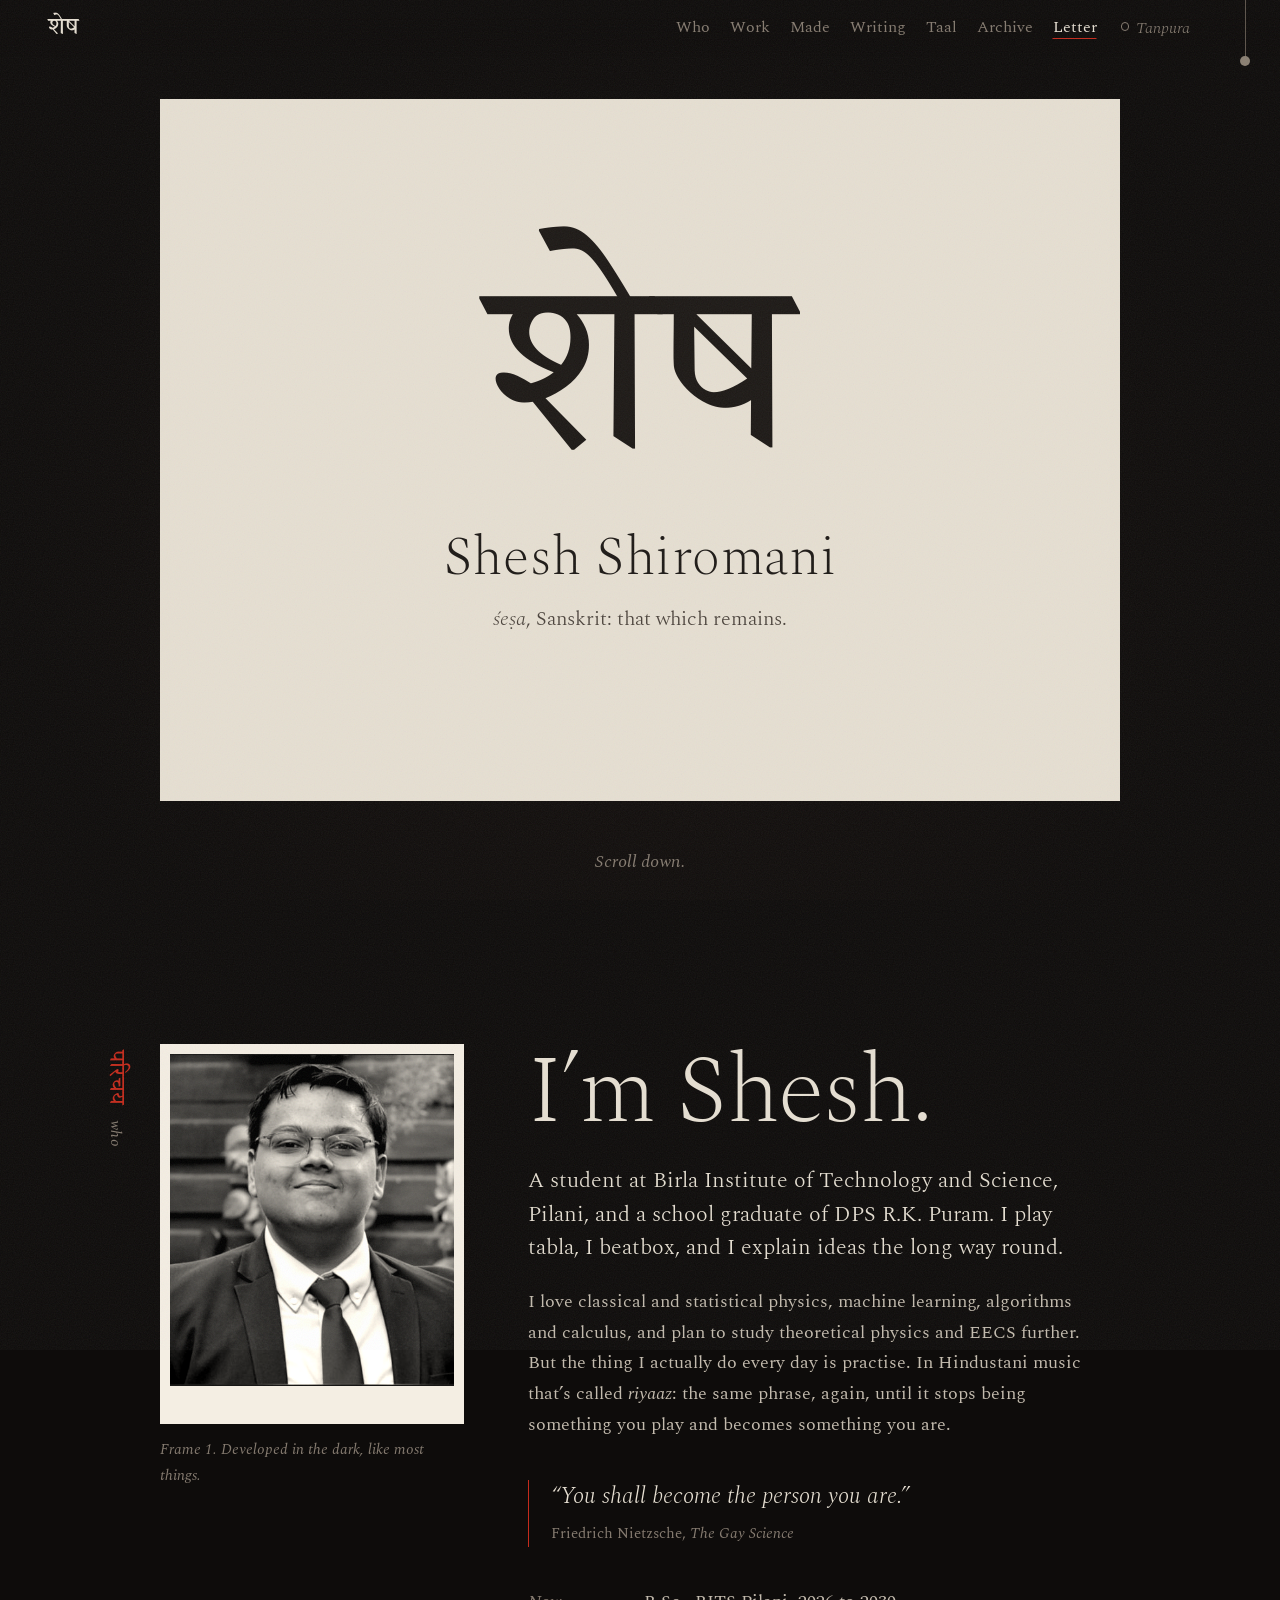
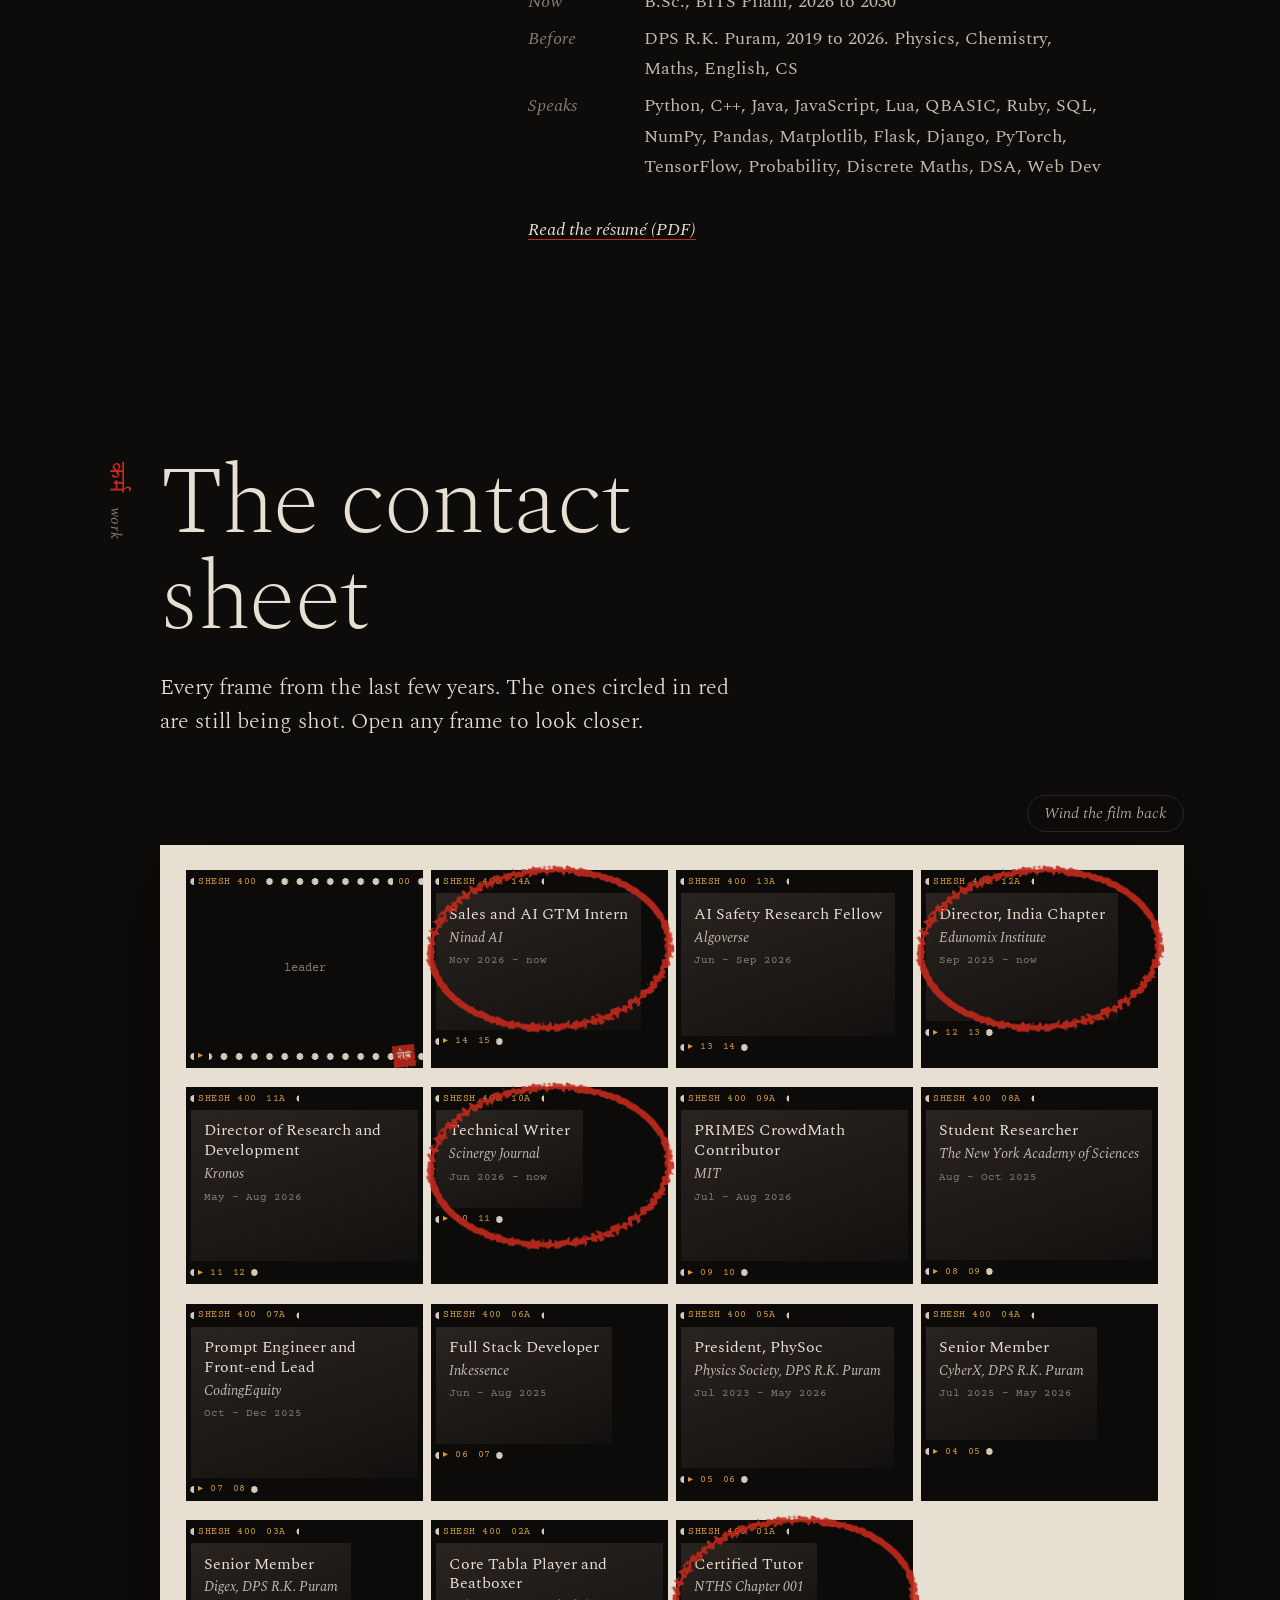
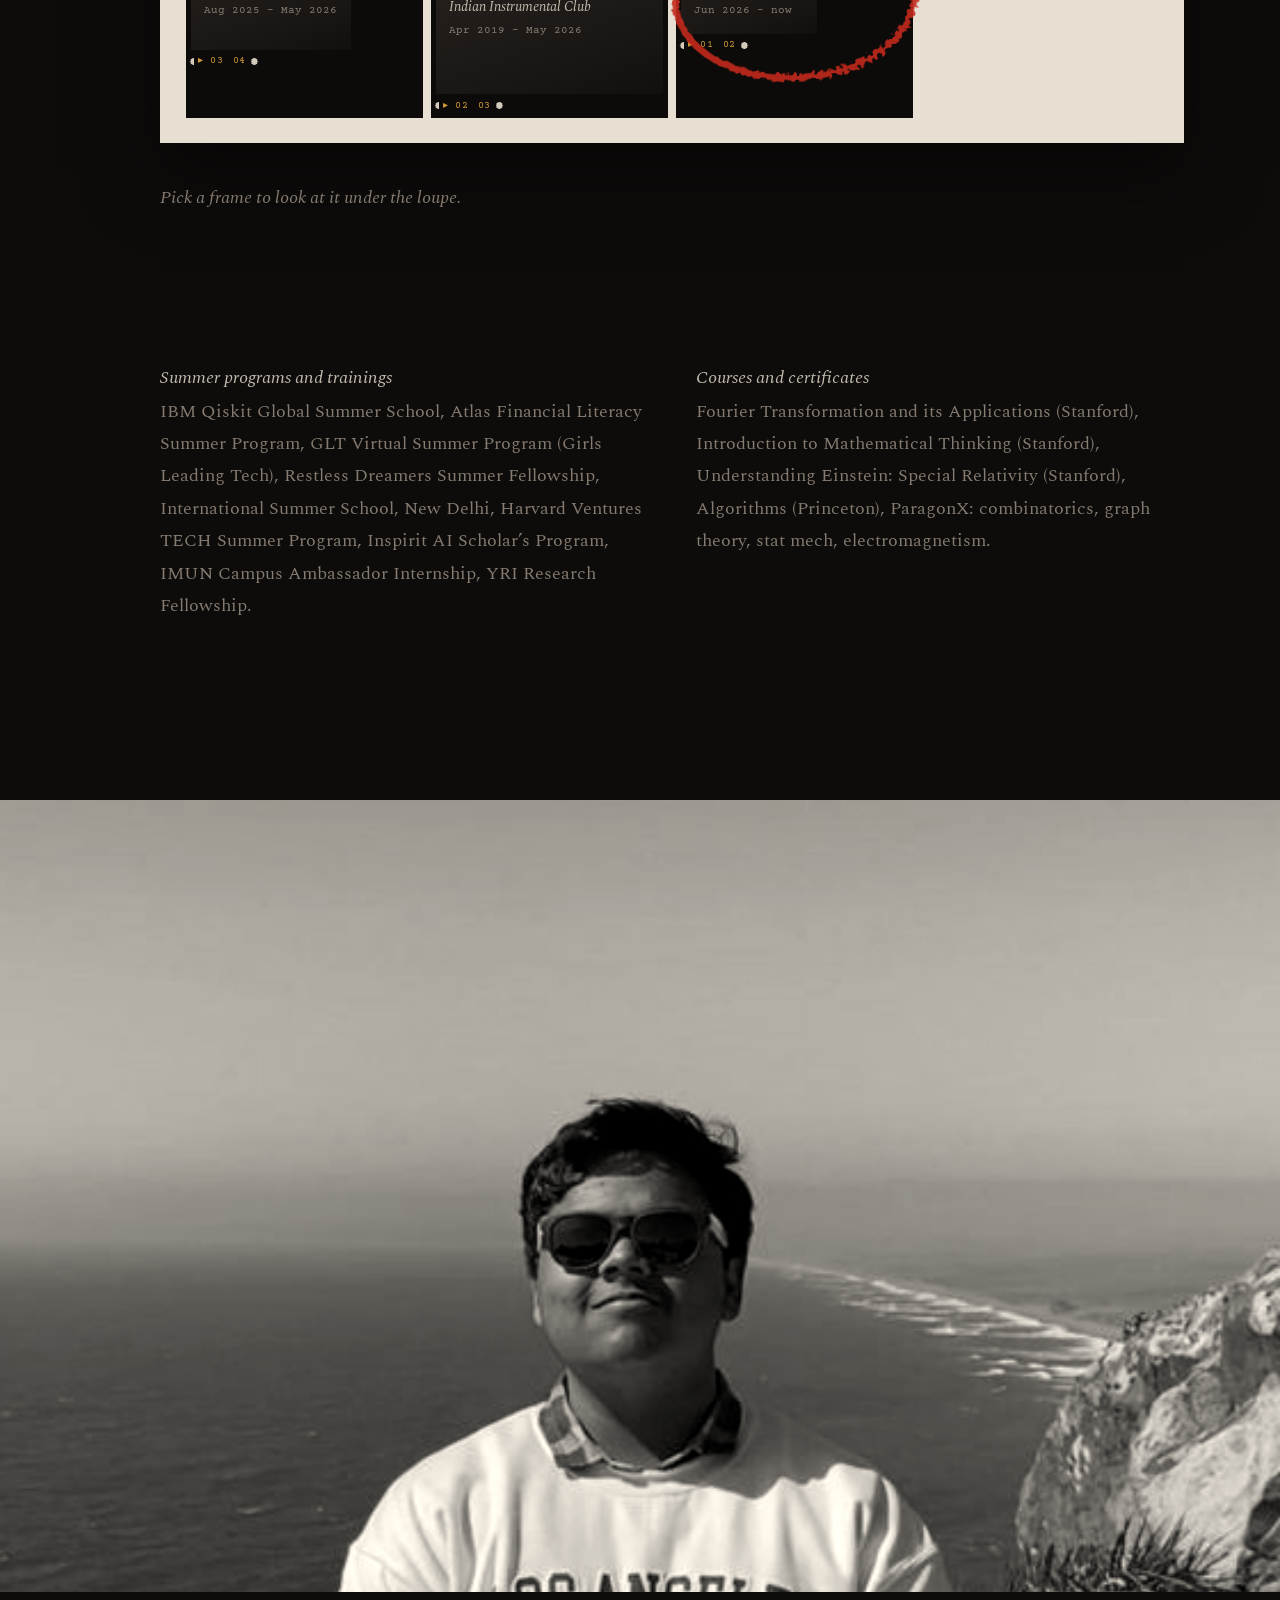
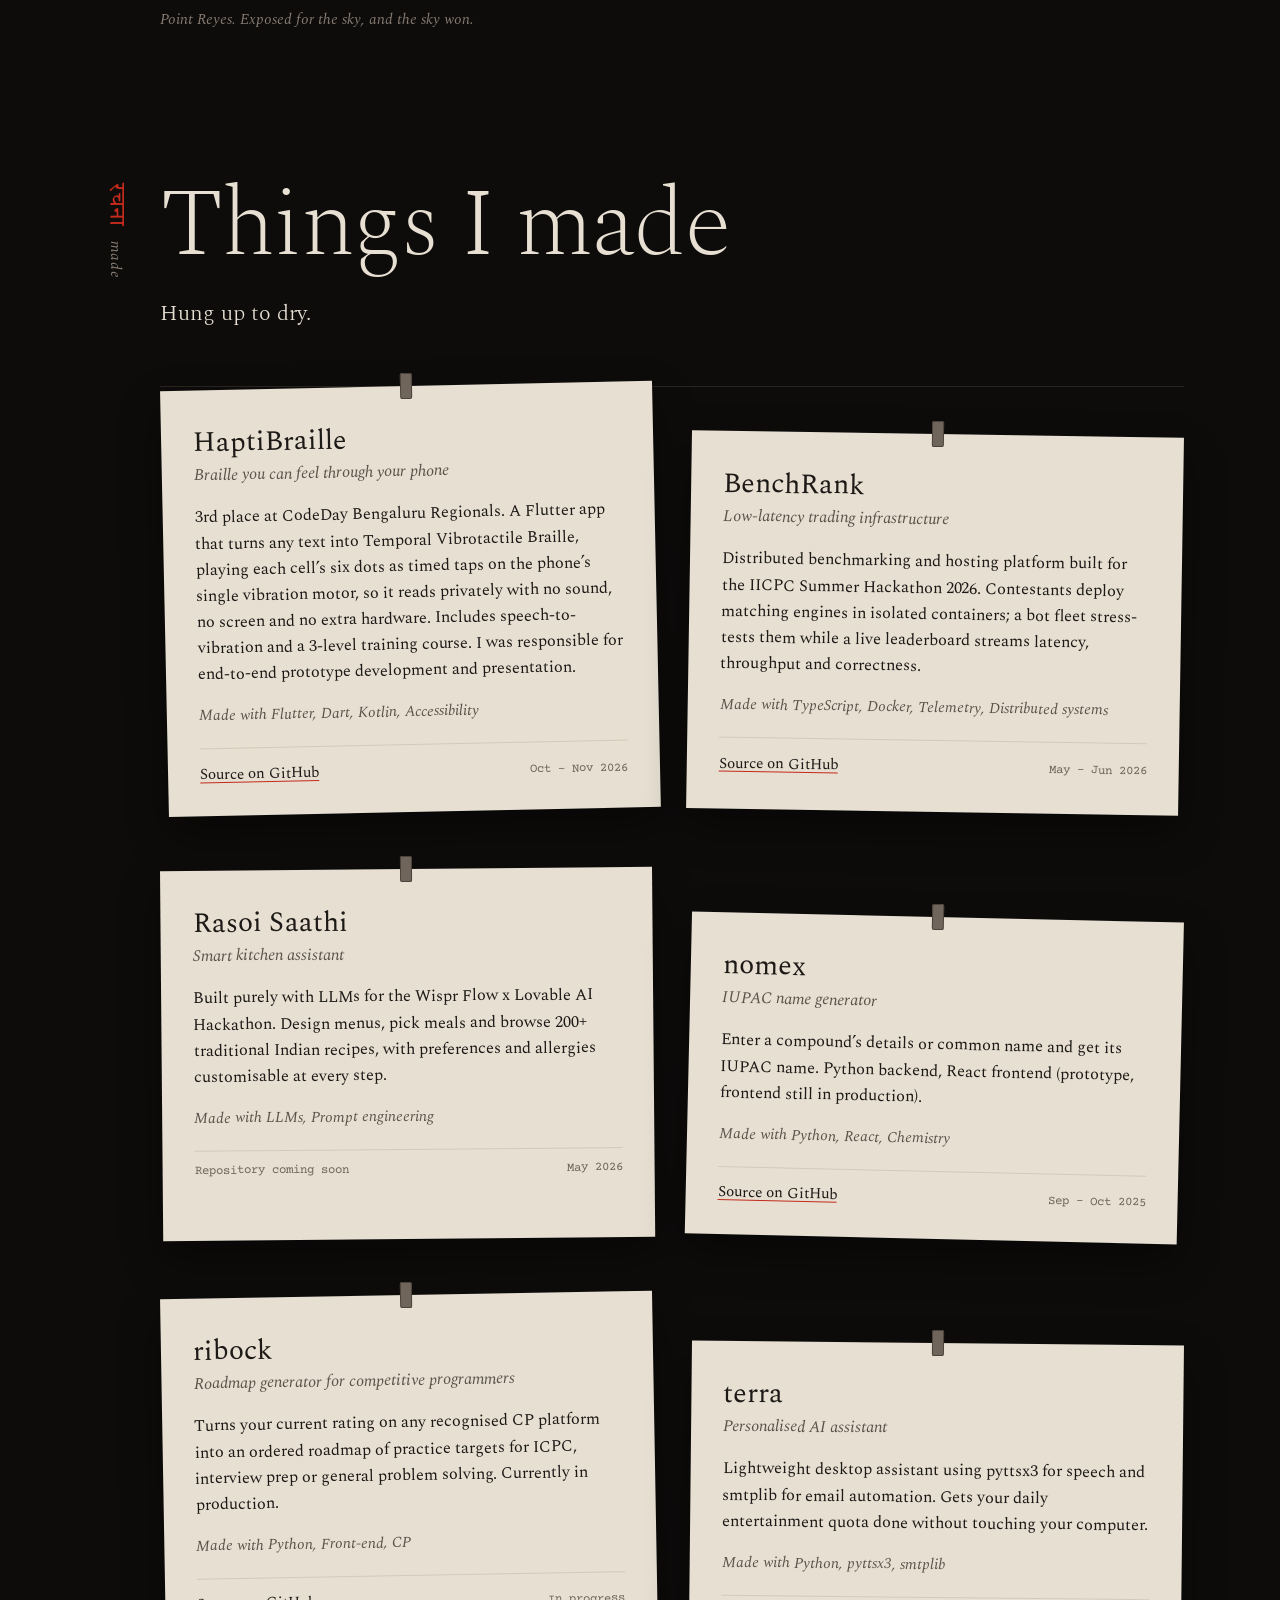
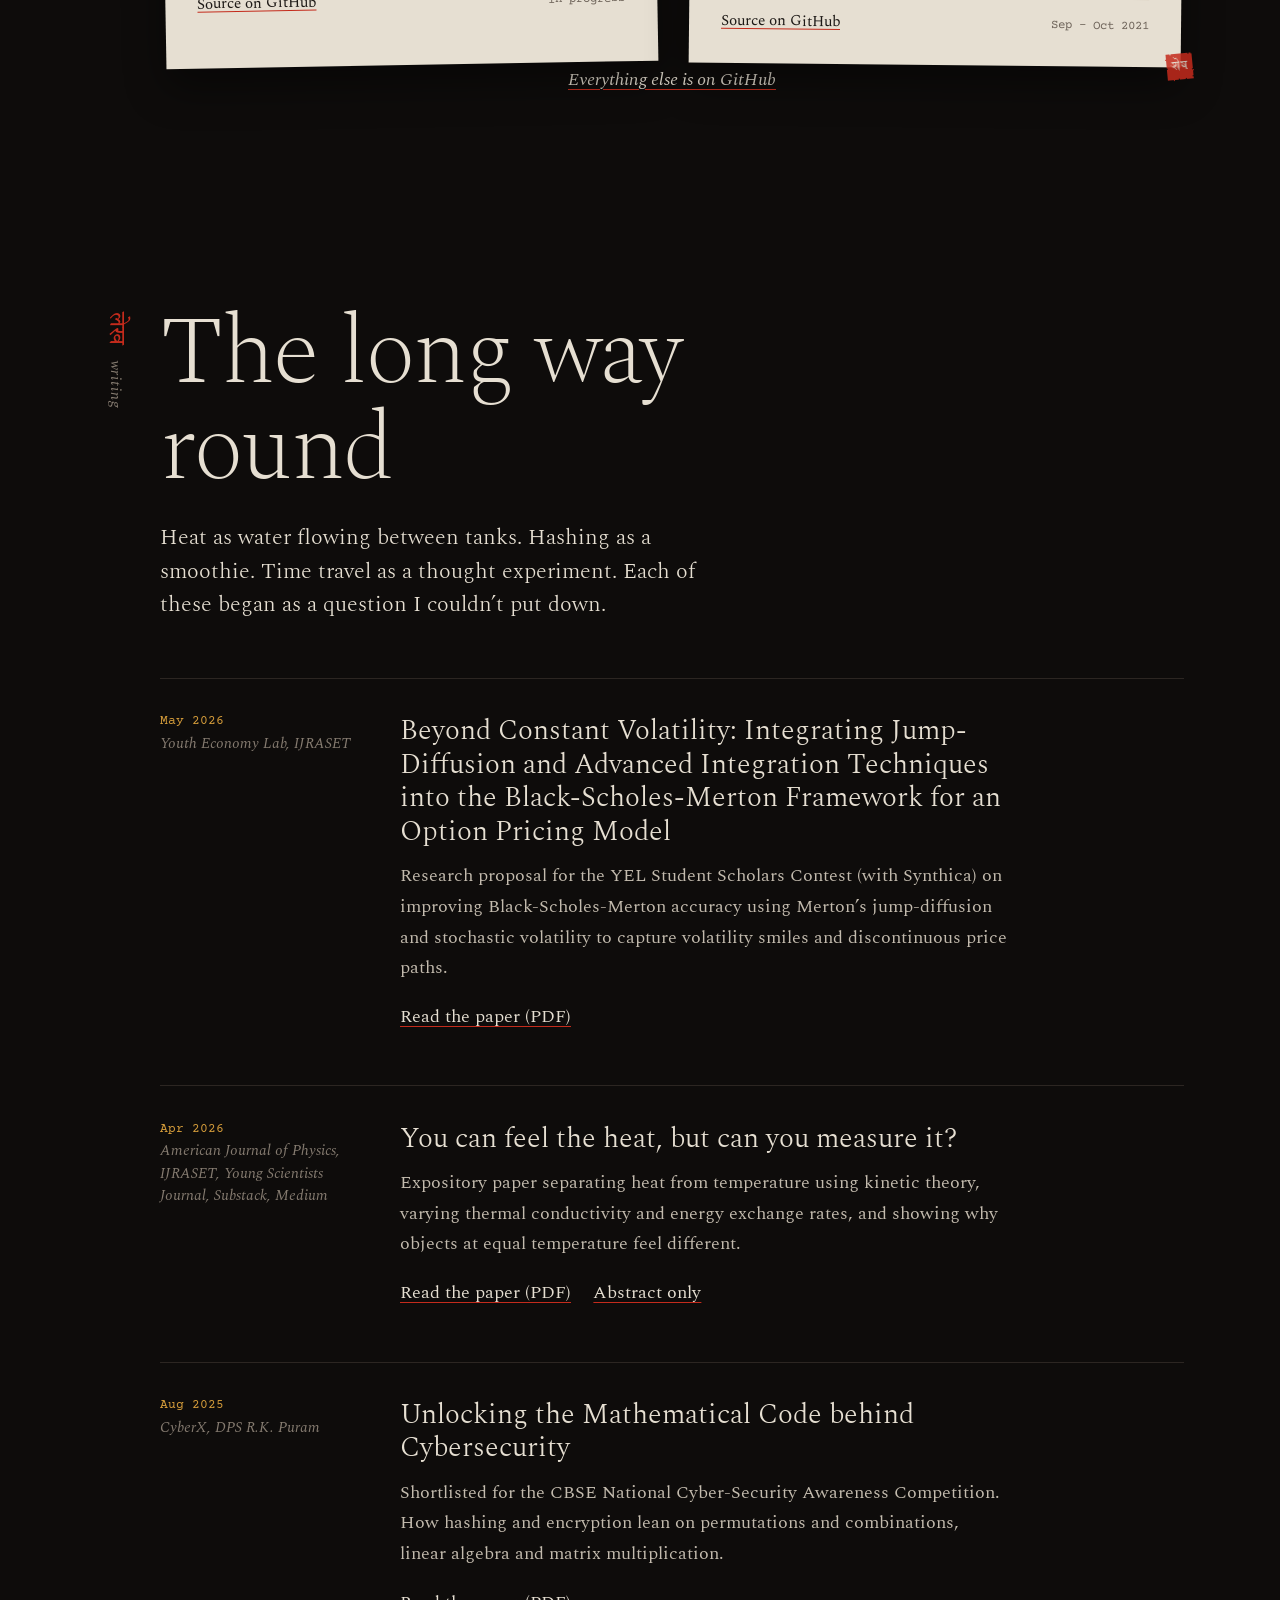
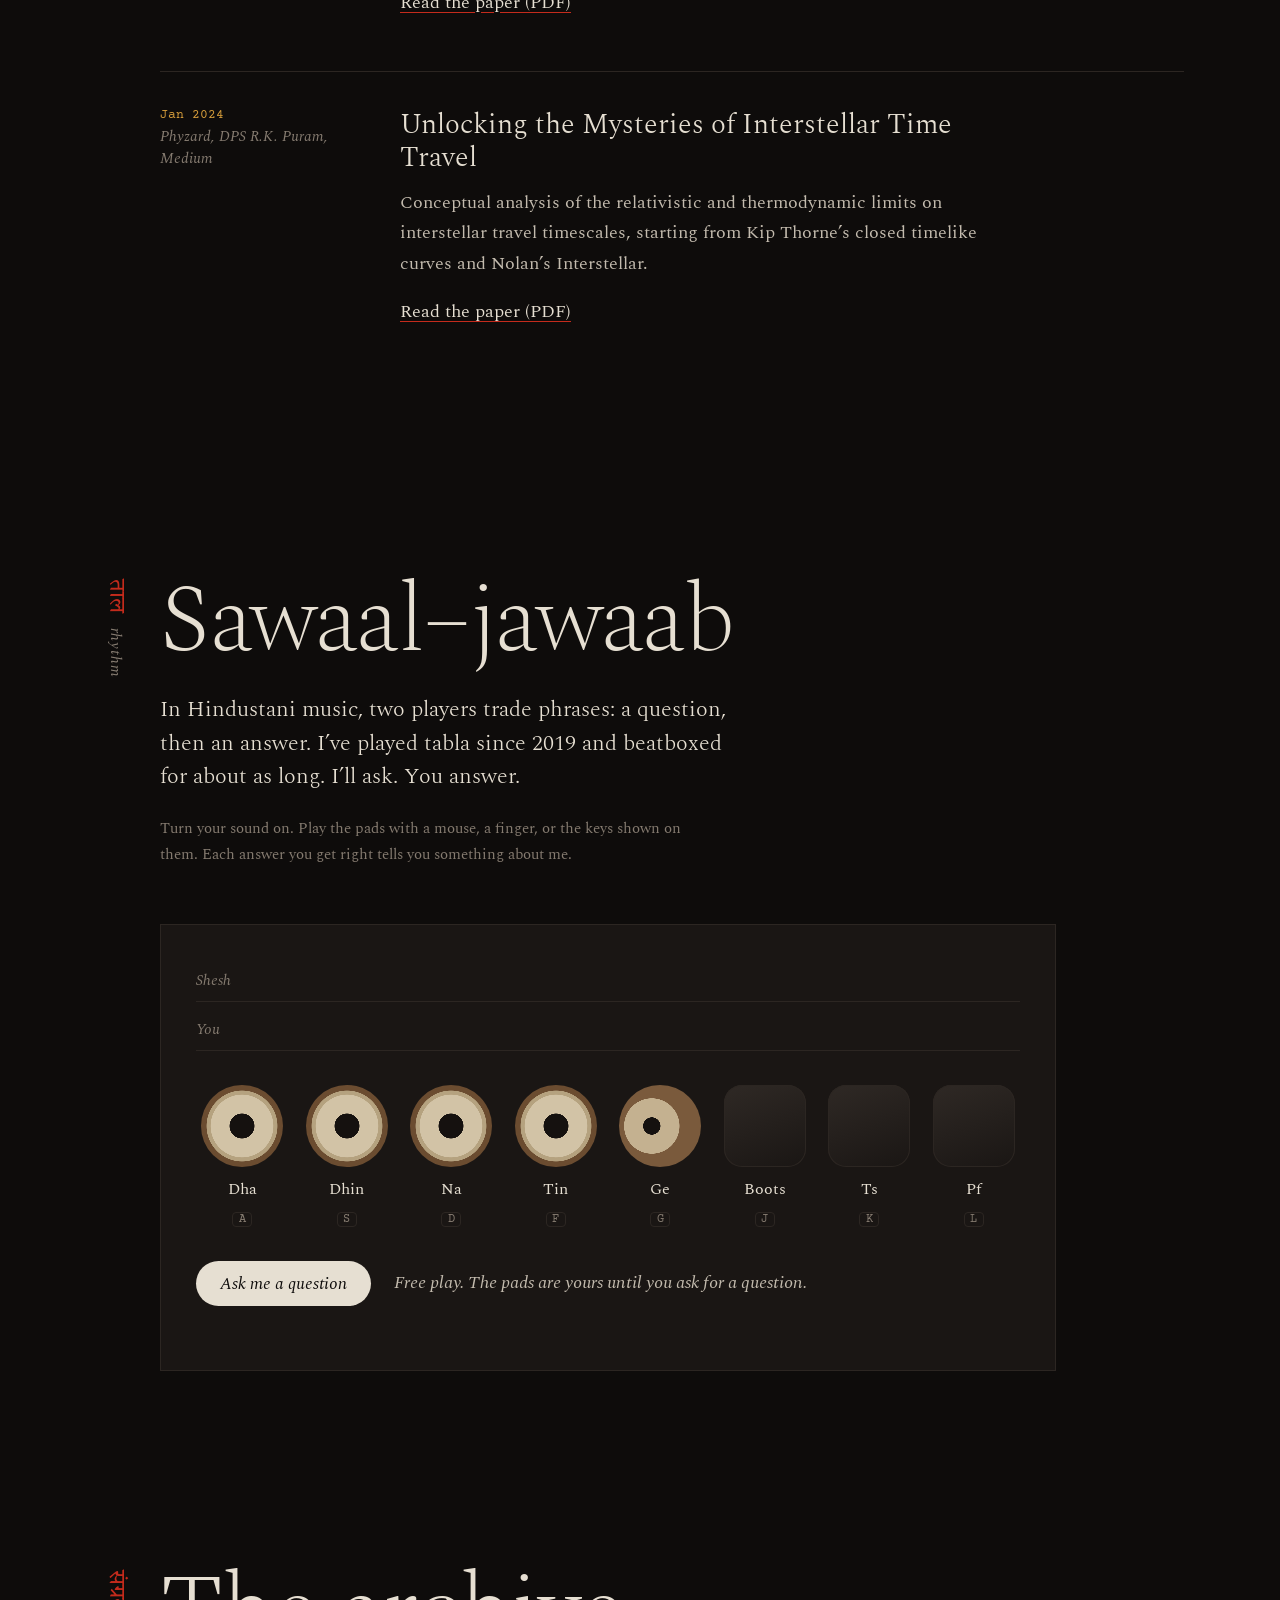
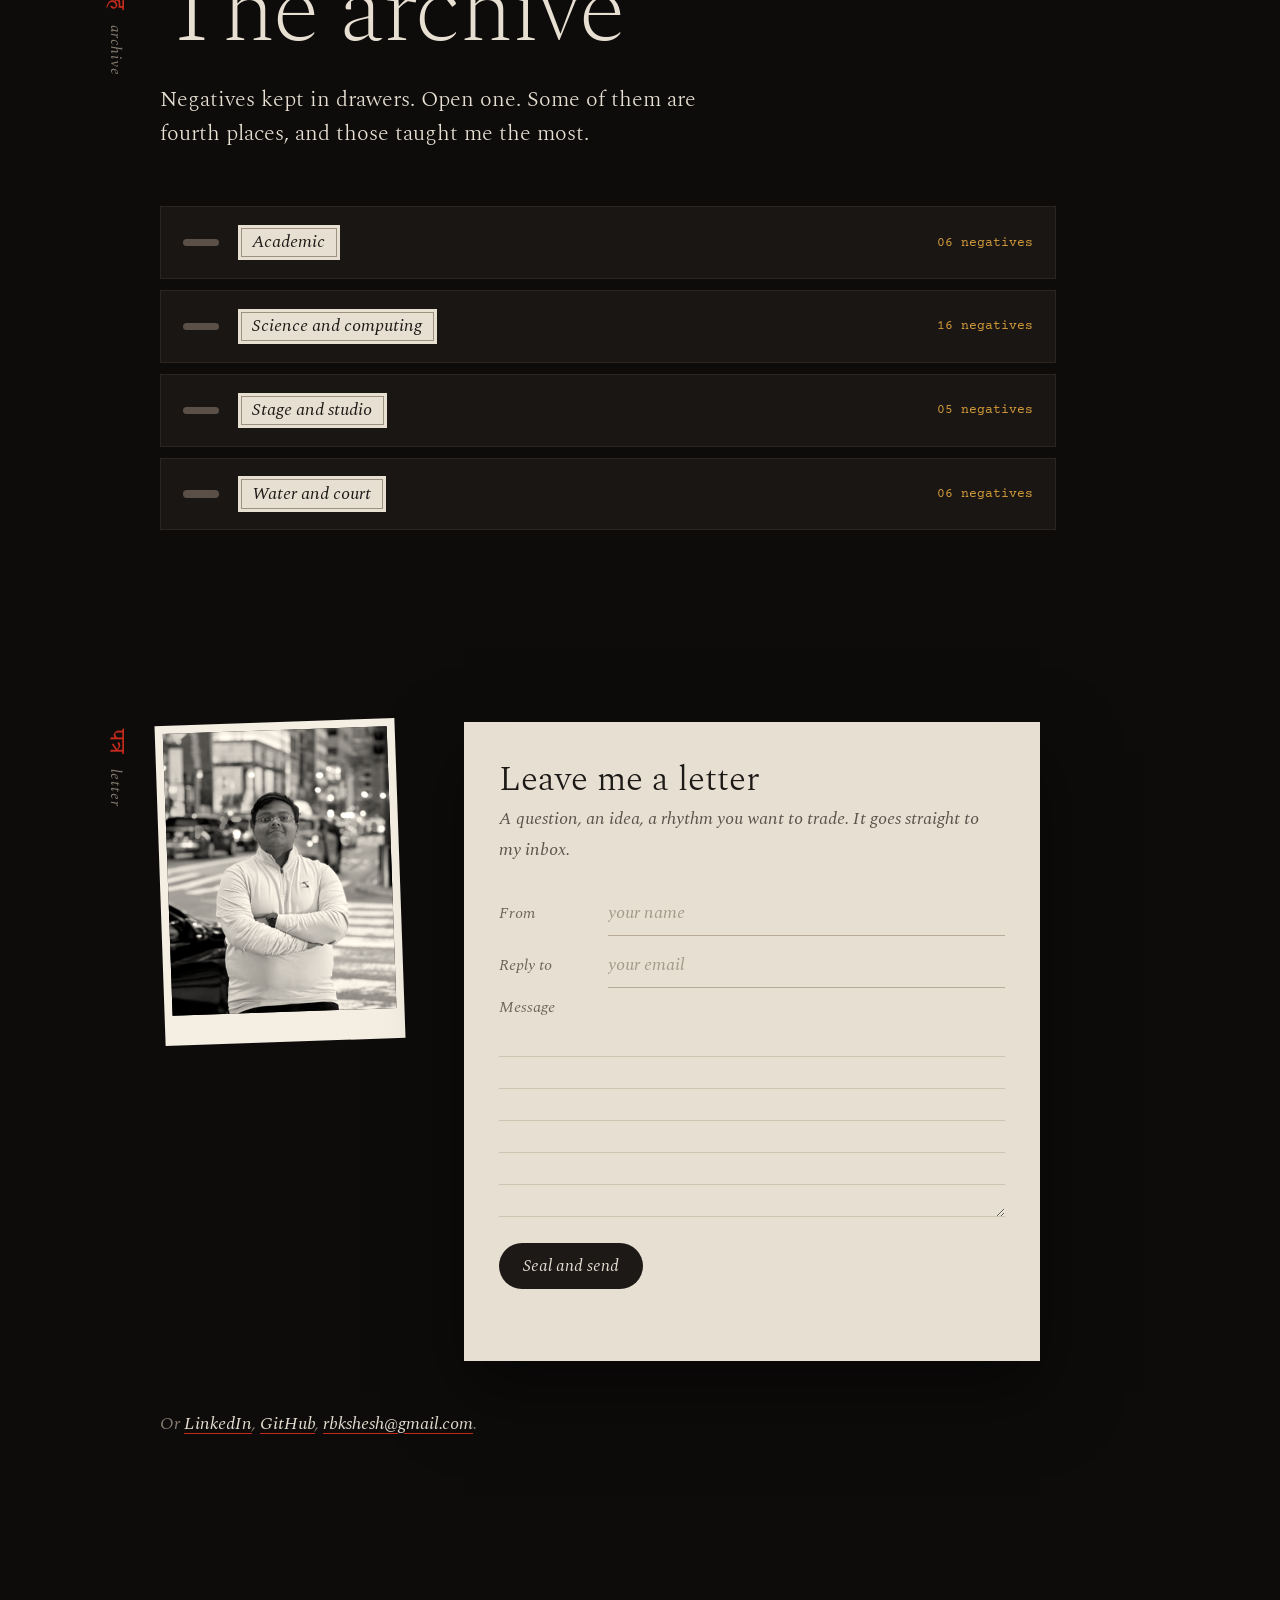
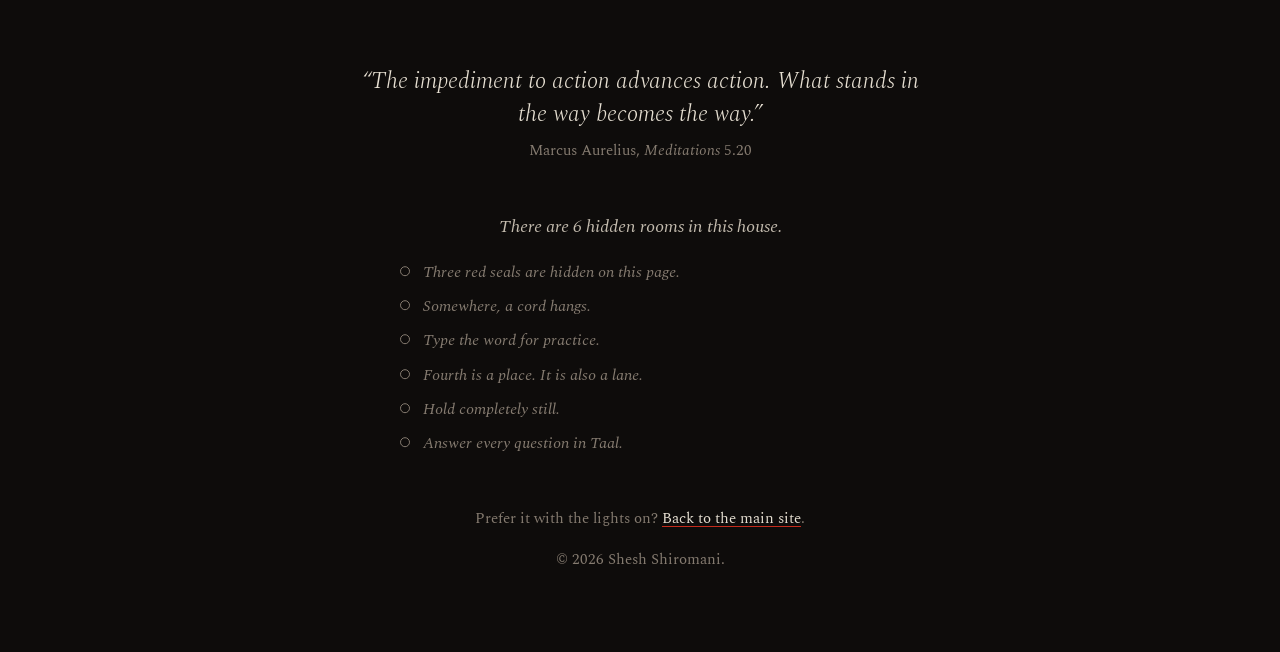
==== darkroom/index.html @ 89077d98 "Add the darkroom: an artistic alternate version of the site A second site at /darkroom/ built around" ====
<!DOCTYPE html>
<html lang="en">
<head>
<meta charset="utf-8">
<meta name="viewport" content="width=device-width, initial-scale=1, viewport-fit=cover">
<title>Shesh · शेष</title>
<meta name="description" content="Shesh Shiromani. शेष, Sanskrit for that which remains.">
<link rel="preconnect" href="https://fonts.googleapis.com">
<link rel="preconnect" href="https://fonts.gstatic.com" crossorigin>
<link href="https://fonts.googleapis.com/css2?family=Spectral:ital,wght@0,200;0,300;0,400;0,500;1,200;1,300;1,400&family=Tiro+Devanagari+Hindi:ital@0;1&family=Courier+Prime&family=Kalam:wght@400&display=swap" rel="stylesheet">
<link rel="stylesheet" href="style.css">
<link rel="icon" href="data:image/svg+xml,<svg xmlns=%22http://www.w3.org/2000/svg%22 viewBox=%220 0 100 100%22><rect x=%2214%22 y=%2214%22 width=%2272%22 height=%2272%22 rx=%228%22 fill=%22%23c42b1c%22/></svg>">
</head>
<body>

<svg width="0" height="0" style="position:absolute" aria-hidden="true">
  <defs>
    <!-- rough ink edge for seals and grease pencil -->
    <filter id="ink"><feTurbulence type="fractalNoise" baseFrequency=".9" numOctaves="2" seed="4"/><feDisplacementMap in="SourceGraphic" scale="2.6"/></filter>
    <filter id="pencil"><feTurbulence type="fractalNoise" baseFrequency=".6" numOctaves="1" seed="9"/><feDisplacementMap in="SourceGraphic" scale="3.5"/></filter>
  </defs>
</svg>

<div class="grain" aria-hidden="true"></div>

<!-- ============ The darkroom: reveal the print with a safelight ============ -->
<section class="dark" id="top" aria-label="Opening">
  <div class="print-latent" id="latent">
    <div class="latent-inner">
      <p class="dev">शेष</p>
      <h1>Shesh Shiromani</h1>
      <p class="gloss"><i>śeṣa</i>, Sanskrit: that which remains.</p>
    </div>
  </div>
  <p class="hint" id="hint">The room is dark. Move your light across the paper.</p>
  <button class="develop" id="develop" type="button">Develop the print</button>
</section>

<header class="bar" id="bar">
  <a class="seal-mark" href="#top" aria-label="Back to the top"><span>शेष</span></a>
  <nav aria-label="Sections">
    <a href="#parichay">Who</a><a href="#karm">Work</a><a href="#rachna">Made</a><a href="#lekh">Writing</a><a href="#taal">Taal</a><a href="#sangrah">Archive</a><a href="#patra">Letter</a>
  </nav>
  <p class="seals-found" id="sealsFound" hidden></p>
  <button type="button" class="drone" id="drone" aria-pressed="false" title="A tanpura drone, very quietly">Tanpura</button>
</header>
<button type="button" class="cord" id="cord" aria-pressed="false" aria-label="Pull the cord"><span></span></button>

<main>

<!-- ============ परिचय / Who ============ -->
<section class="sec" id="parichay">
  <p class="vert" aria-hidden="true"><span lang="hi">परिचय</span> who</p>
  <p class="mg" style="--t:30rem">Feynman played the bongos. I like to think he’d have tried tabla.</p>
  <div class="who">
    <figure class="photo develops">
      <img src="../assets/img/headshot.jpg" alt="Shesh in a suit and red tie, smiling">
      <figcaption>Frame 1. Developed in the dark, like most things.</figcaption>
    </figure>
    <div class="who-text">
      <h2 class="big">I’m Shesh.</h2>
      <p class="lede">A student at Birla Institute of Technology and Science, Pilani, and a school graduate of DPS R.K. Puram. I play tabla, I beatbox, and I explain ideas the long way round.</p>
      <p>I love classical and statistical physics, machine learning, algorithms and calculus, and plan to study theoretical physics and EECS further. But the thing I actually do every day is practise. In Hindustani music that’s called <i>riyaaz</i>: the same phrase, again, until it stops being something you play and becomes something you are.</p>
      <blockquote>
        <p>“You shall become the person you are.”</p>
        <cite>Friedrich Nietzsche, <i>The Gay Science</i></cite>
      </blockquote>
      <dl class="facts">
        <dt>Now</dt><dd>B.Sc., BITS Pilani, 2026 to 2030</dd>
        <dt>Before</dt><dd>DPS R.K. Puram, 2019 to 2026. Physics, Chemistry, Maths, English, CS</dd>
        <dt>Speaks</dt><dd id="skills"></dd>
      </dl>
      <p><a class="link" href="../assets/pdf/Resume_Shiromani_Shesh.pdf">Read the résumé (PDF)</a></p>
    </div>
  </div>
</section>

<!-- ============ कर्म / Work: a contact sheet ============ -->
<section class="sec" id="karm">
  <p class="vert" aria-hidden="true"><span lang="hi">कर्म</span> work</p>
  <p class="mg" style="--t:13rem">50th in Sudocrypt. Twice. Same rank, two different years.</p>
  <div class="sec-head">
    <h2 class="big">The contact sheet</h2>
    <p class="lede">Every frame from the last few years. The ones circled in red are still being shot. Open any frame to look closer.</p>
  </div>
  <div class="sheet-tools">
    <button type="button" class="ghost" id="rewind" aria-pressed="false">Wind the film back</button>
  </div>
  <div class="sheet" id="sheet"></div>
  <div class="loupe" id="loupe" aria-live="polite"></div>

  <div class="also">
    <div><h3>Summer programs and trainings</h3><p id="prog"></p></div>
    <div><h3>Courses and certificates</h3><p id="cert"></p></div>
  </div>
</section>

<figure class="plate develops">
  <img src="../assets/img/cliff.jpg" alt="Shesh in sunglasses above the Pacific at Point Reyes" loading="lazy">
  <figcaption>Point Reyes. Exposed for the sky, and the sky won.</figcaption>
</figure>

<!-- ============ रचना / Made ============ -->
<section class="sec" id="rachna">
  <p class="vert" aria-hidden="true"><span lang="hi">रचना</span> made</p>
  <p class="mg" style="--t:9rem">HaptiBraille reads with no sound, no screen and no sight. Just taps.</p>
  <div class="sec-head">
    <h2 class="big">Things I made</h2>
    <p class="lede">Hung up to dry.</p>
  </div>
  <div class="line" aria-hidden="true"></div>
  <div class="prints" id="prints"></div>
  <p class="center"><a class="link" href="https://github.com/rbksh" target="_blank" rel="noopener">Everything else is on GitHub</a></p>
</section>

<!-- ============ लेख / Writing ============ -->
<section class="sec" id="lekh">
  <p class="vert" aria-hidden="true"><span lang="hi">लेख</span> writing</p>
  <p class="mg" style="--t:10rem">A metal spoon and a wooden spatula, same temperature. Touch both. Then ask me why.</p>
  <div class="sec-head">
    <h2 class="big">The long way round</h2>
    <p class="lede">Heat as water flowing between tanks. Hashing as a smoothie. Time travel as a thought experiment. Each of these began as a question I couldn’t put down.</p>
  </div>
  <div id="essays"></div>
</section>

<!-- ============ ताल / Taal: sawaal-jawaab ============ -->
<section class="sec taal" id="taal">
  <p class="vert" aria-hidden="true"><span lang="hi">ताल</span> rhythm</p>
  <p class="mg" style="--t:12rem">Sam is where you land. Khali is where you breathe. Say the word for practice, and a room opens.</p>
  <div class="sec-head">
    <h2 class="big">Sawaal–jawaab</h2>
    <p class="lede">In Hindustani music, two players trade phrases: a question, then an answer. I’ve played tabla since 2019 and beatboxed for about as long. I’ll ask. You answer.</p>
    <p class="small">Turn your sound on. Play the pads with a mouse, a finger, or the keys shown on them. Each answer you get right tells you something about me.</p>
  </div>

  <div class="stage">
    <div class="lanes">
      <div class="lane me"><span class="who-l">Shesh</span><div class="notes" id="laneMe"></div></div>
      <div class="lane you"><span class="who-l">You</span><div class="notes" id="laneYou"></div></div>
    </div>
    <div class="pads" id="pads"></div>
    <div class="stage-ctl">
      <button type="button" class="solid" id="ask">Ask me a question</button>
      <p class="status" id="status" role="status" aria-live="polite">Free play. The pads are yours until you ask for a question.</p>
    </div>
    <ol class="unlocked" id="unlocked" aria-label="What you’ve learned"></ol>
  </div>
</section>

<!-- ============ संग्रह / Archive ============ -->
<section class="sec" id="sangrah">
  <p class="vert" aria-hidden="true"><span lang="hi">संग्रह</span> archive</p>
  <p class="mg" style="--t:11rem">Lane four is for the fastest seed. I keep finishing fourth. Click one of them.</p>
  <div class="sec-head">
    <h2 class="big">The archive</h2>
    <p class="lede">Negatives kept in drawers. Open one. Some of them are fourth places, and those taught me the most.</p>
  </div>
  <div class="drawers" id="drawers"></div>
</section>

<!-- ============ पत्र / Letter ============ -->
<section class="sec" id="patra">
  <p class="vert" aria-hidden="true"><span lang="hi">पत्र</span> letter</p>
  <p class="mg" style="--t:6rem">If you ever stop moving on this page, something develops.</p>
  <div class="letter-wrap">
    <figure class="photo develops small-photo">
      <img src="../assets/img/street.jpg" alt="Shesh with arms crossed on a city street at dusk" loading="lazy">
    </figure>
    <form class="letter" id="form" novalidate>
      <h2>Leave me a letter</h2>
      <p class="letter-sub">A question, an idea, a rhythm you want to trade. It goes straight to my inbox.</p>
      <label>From<input id="cn" name="name" autocomplete="name" placeholder="your name"></label>
      <label>Reply to<input id="ce" name="email" type="email" autocomplete="email" placeholder="your email"></label>
      <label class="msg">Message<textarea id="cm" name="message" rows="6" required></textarea></label>
      <div class="letter-foot">
        <button class="solid" id="send" type="submit">Seal and send</button>
        <span class="stamp" id="stamp" aria-hidden="true">शेष</span>
      </div>
      <p class="small" id="formMsg" role="status" aria-live="polite"></p>
    </form>
  </div>
  <p class="elsewhere">Or <a href="https://www.linkedin.com/in/shesh08/" target="_blank" rel="noopener">LinkedIn</a>, <a href="https://github.com/rbksh" target="_blank" rel="noopener">GitHub</a>, <a href="mailto:rbkshesh@gmail.com">rbkshesh@gmail.com</a>.</p>
</section>

</main>

<footer>
  <blockquote>
    <p>“The impediment to action advances action. What stands in the way becomes the way.”</p>
    <cite>Marcus Aurelius, <i>Meditations</i> 5.20</cite>
  </blockquote>
  <nav class="rooms-index" id="roomsIndex" aria-label="Hidden rooms"></nav>
  <p class="small">Prefer it with the lights on? <a href="../">Back to the main site</a>.</p>
  <p class="small">© 2026 Shesh Shiromani.</p>
</footer>

<!-- The hidden room -->
<div class="room" id="room" role="dialog" aria-modal="true" aria-labelledby="roomTitle" hidden>
  <div class="room-paper">
    <button type="button" class="ghost close" id="roomClose">Close</button>
    <p class="dev small-dev" lang="hi">शेष</p>
    <h2 id="roomTitle">What remains</h2>
    <p>In the old stories, Shesha is the serpent who stays when everything else dissolves at the end of a cycle. He is what remains, and the worlds rest on him until they begin again. I like having a name that means that.</p>
    <p>You found all three seals, so here are the things that didn’t fit anywhere else.</p>
    <h3>On losing</h3>
    <p>I have a very specific talent for finishing fourth: butterfly, freestyle, relay, twice each at Khelo India Inter-State. Close enough to the podium to hear the anthem. You learn more from fourth than from first. You learn that the work goes on.</p>
    <h3>Words I keep</h3>
    <p>“Study hard what interests you the most in the most undisciplined, irreverent, and original manner possible.” Richard Feynman.</p>
    <h3>What I carry</h3>
    <dl class="facts" id="uses"></dl>
    <p class="small">Thank you for looking this closely.</p>
  </div>
</div>

<script src="main.js"></script>
<script src="rooms.js"></script>
</body>
</html>
---- darkroom/style.css ----
/* ───────── Darkroom palette ─────────
   night   the room            paper  fibre print
   safe    safelight / seal    edge   film edge-print amber
   teal    the developer bath, and you (in the jugalbandi) */
:root{
  --night:#0e0c0b; --night-2:#1a1614; --line:#2c2622;
  --paper:#e6dfd2; --paper-2:#d4cab9; --ink:#1d1916;
  --silver:#c3bbae; --dim:#857b70;
  --safe:#c42b1c; --edge:#d39b3a; --teal:#4a9a93;
  --serif:"Spectral",Georgia,serif;
  --deva:"Tiro Devanagari Hindi","Spectral",serif;
  --edgefont:"Courier Prime","Courier New",monospace;
  color-scheme:dark;
}

*{box-sizing:border-box}
html{scroll-behavior:smooth;scroll-padding-top:5rem}
body{margin:0;background:var(--night);color:var(--silver);font:400 1.125rem/1.7 var(--serif);-webkit-font-smoothing:antialiased;overflow-x:hidden}
a{color:var(--paper);text-decoration-color:var(--safe);text-underline-offset:.22em;text-decoration-thickness:1px}
a:hover{text-decoration-thickness:2px}
:focus-visible{outline:2px solid var(--edge);outline-offset:3px}
img{display:block;max-width:100%}
p{margin:0 0 1em}
i,em{font-style:italic}
.small{font-size:.95rem;color:var(--dim)}
.center{text-align:center}
[lang="hi"],.dev{font-family:var(--deva)}

/* film grain over everything */
.grain{position:fixed;inset:-50%;z-index:60;pointer-events:none;opacity:.07;
  background-image:url("data:image/svg+xml,%3Csvg xmlns='http://www.w3.org/2000/svg' width='220' height='220'%3E%3Cfilter id='n'%3E%3CfeTurbulence type='fractalNoise' baseFrequency='.85' numOctaves='3' stitchTiles='stitch'/%3E%3C/filter%3E%3Crect width='100%25' height='100%25' filter='url(%23n)'/%3E%3C/svg%3E");
  animation:grain 1s steps(6) infinite}
@keyframes grain{0%{transform:translate(0,0)}20%{transform:translate(-3%,2%)}40%{transform:translate(2%,-4%)}60%{transform:translate(-4%,-1%)}80%{transform:translate(3%,3%)}100%{transform:translate(0,0)}}

/* ───────── The darkroom ───────── */
.dark{position:relative;height:100vh;height:100svh;display:grid;place-items:center;overflow:hidden;cursor:crosshair;
  background:radial-gradient(ellipse at 50% 60%,#16110f 0,var(--night) 70%)}
.print-latent{
  --x:50%;--y:50%;--r:170px;
  position:relative;width:min(78vw,60rem);aspect-ratio:10/8;max-height:78svh;
  background:var(--paper);color:var(--ink);display:grid;place-items:center;
  --d:calc(var(--r) * 2);
  -webkit-mask:radial-gradient(circle closest-side,#000 55%,transparent 100%) no-repeat;
          mask:radial-gradient(circle closest-side,#000 55%,transparent 100%) no-repeat;
  -webkit-mask-size:var(--d) var(--d);mask-size:var(--d) var(--d);
  -webkit-mask-position:calc(var(--x) - var(--r)) calc(var(--y) - var(--r));mask-position:calc(var(--x) - var(--r)) calc(var(--y) - var(--r));
  transition:-webkit-mask-size 2.8s cubic-bezier(.6,0,.2,1),mask-size 2.8s cubic-bezier(.6,0,.2,1),-webkit-mask-position 2.8s cubic-bezier(.6,0,.2,1),mask-position 2.8s cubic-bezier(.6,0,.2,1);
  box-shadow:0 30px 80px rgba(0,0,0,.6);
}
.print-latent::after{ /* the safelight */
  content:"";position:absolute;inset:0;background:var(--safe);mix-blend-mode:multiply;opacity:.92;transition:opacity 3.5s ease 1s;pointer-events:none}
.dark.developed .print-latent{--r:220vmax}
.dark.developed .print-latent::after{opacity:0}
.print-latent.bare{-webkit-mask:none;mask:none}
.dark.developed{cursor:default}
.latent-inner{text-align:center;padding:2rem}
.latent-inner .dev{font-size:clamp(6rem,19vw,15rem);line-height:1;margin:0 0 .1em;color:var(--ink)}
.latent-inner h1{font-weight:200;font-size:clamp(1.8rem,4.4vw,3.4rem);letter-spacing:.01em;margin:0;line-height:1.1}
.latent-inner .gloss{margin:.9rem 0 0;font-size:clamp(1rem,1.6vw,1.25rem);font-weight:300;color:#4a423b}
.hint{position:absolute;left:0;right:0;bottom:4.6rem;text-align:center;margin:0;color:var(--dim);font-style:italic;transition:opacity 1s}
.develop{position:absolute;bottom:1.6rem;left:50%;transform:translateX(-50%);font:italic 300 1rem var(--serif);
  color:var(--safe);background:none;border:1px solid color-mix(in srgb,var(--safe) 50%,transparent);border-radius:999px;padding:.35rem 1.1rem;cursor:pointer;transition:opacity 1s,border-color .3s}
.develop:hover{border-color:var(--safe)}
.dark.developed .hint,.dark.developed .develop{opacity:0;pointer-events:none}
.dark.developed .hint{opacity:1;bottom:1.4rem}
.dark.developed .hint::before{content:"Scroll down."}
.dark.developed .hint{font-size:0}.dark.developed .hint::before{font-size:1.125rem}

/* ───────── Header ───────── */
.bar{position:fixed;inset:0 0 auto 0;z-index:40;display:flex;align-items:center;gap:1.5rem;padding:.9rem clamp(1rem,4vw,3rem);
  background:linear-gradient(var(--night) 30%,transparent);opacity:0;transform:translateY(-100%);transition:opacity .6s,transform .6s}
.bar.show{opacity:1;transform:none}
.seal-mark{font-family:var(--deva);font-size:1.5rem;text-decoration:none;color:var(--paper);margin-right:auto;line-height:1}
.bar nav{display:flex;gap:1.25rem;flex-wrap:wrap}
.bar nav a{color:var(--dim);text-decoration:none;font-size:1rem}
.bar nav a:hover,.bar nav a.on{color:var(--paper)}
.bar nav a.on{text-decoration:underline;text-decoration-color:var(--safe);text-underline-offset:.4em}
.seals-found{margin:0;font-size:.95rem;color:var(--safe);font-style:italic}

/* ───────── Sections ───────── */
main{padding:0 clamp(1.25rem,5vw,4rem)}
.sec{position:relative;max-width:68rem;margin:0 auto;padding:9rem 0 3rem 4rem}
.vert{position:absolute;left:0;top:9.4rem;margin:0;writing-mode:vertical-rl;color:var(--dim);font-style:italic;font-size:.95rem;letter-spacing:.06em;white-space:nowrap}
.vert span{font-style:normal;font-size:1.35rem;color:var(--safe);margin-bottom:.6rem;letter-spacing:0}
.big{font-weight:200;font-size:clamp(2.8rem,7.5vw,6rem);line-height:1;letter-spacing:-.015em;margin:0 0 1.5rem;color:var(--paper)}
.lede{font-size:1.4rem;font-weight:300;line-height:1.5;color:var(--paper);max-width:36rem}
.sec-head{max-width:40rem;margin-bottom:3.5rem}
.sec-head .small{max-width:34rem}
h3{font-weight:400;font-size:1.4rem;line-height:1.25;margin:0 0 .4rem;color:var(--paper)}

blockquote{margin:2.5rem 0;padding:0 0 0 1.4rem;border-left:1px solid var(--safe)}
blockquote p{font-size:1.45rem;font-style:italic;font-weight:300;line-height:1.4;color:var(--paper);margin:0}
cite{display:block;font-style:normal;color:var(--dim);font-size:.95rem;margin-top:.5rem}

.ghost{font:italic 300 1rem var(--serif);color:var(--silver);background:none;border:1px solid var(--line);border-radius:999px;padding:.35rem 1rem;cursor:pointer;transition:border-color .3s,color .3s}
.ghost:hover,.ghost[aria-pressed="true"]{border-color:var(--edge);color:var(--paper)}
.solid{font:italic 400 1.05rem var(--serif);color:var(--night);background:var(--paper);border:0;border-radius:999px;padding:.6rem 1.5rem;cursor:pointer;transition:background-color .3s}
.solid:hover{background:#fff}
.solid[disabled]{opacity:.55;cursor:progress}
.link{font-style:italic}

/* ───────── Photos that develop ───────── */
.photo{margin:0}
.photo img,.plate img{filter:grayscale(1) sepia(.18) contrast(1.06) brightness(1);transition:filter 5s cubic-bezier(.3,0,.2,1),opacity 5s}
.develops:not(.in) img{filter:grayscale(1) sepia(.18) brightness(3.2) contrast(.25);opacity:.25}
.photo figcaption,.plate figcaption{font-style:italic;color:var(--dim);font-size:.95rem;margin-top:.8rem}

/* Who */
.who{display:grid;grid-template-columns:minmax(0,19rem) minmax(0,36rem);gap:4rem;align-items:start}
.who .photo{position:sticky;top:7rem}
.who .photo img{aspect-ratio:4/5;object-fit:cover;width:100%;border:10px solid var(--paper);border-bottom-width:38px}
.facts{display:grid;grid-template-columns:6rem 1fr;gap:.4rem 1.25rem;margin:2rem 0}
.facts dt{font-style:italic;color:var(--dim)}
.facts dd{margin:0}

/* ───────── Contact sheet ───────── */
.sheet-tools{display:flex;justify-content:flex-end;max-width:64rem;margin-bottom:.8rem}
.sheet{background:var(--paper);padding:1.6rem;display:grid;grid-template-columns:repeat(auto-fill,minmax(13.5rem,1fr));gap:1.2rem .45rem;max-width:64rem;box-shadow:0 30px 70px rgba(0,0,0,.5)}
.frame{position:relative;display:flex;flex-direction:column;background:#0d0b0a;color:var(--paper);border:0;padding:0;cursor:pointer;text-align:left;font:inherit;transition:transform .25s}
.frame .edge{display:flex;justify-content:space-between;align-items:center;height:1.45rem;padding:0 .5rem;font:.62rem/1 var(--edgefont);color:var(--edge);letter-spacing:.05em;
  background-image:radial-gradient(circle,#d4cab9 0 .2rem,transparent .22rem);background-size:.95rem .95rem;background-repeat:repeat-x;background-position:0 50%}
.frame .edge span{background:#0d0b0a;padding:0 .3rem}
.frame .pic{display:block;aspect-ratio:3/2;margin:0 .35rem;padding:.7rem .8rem;background:linear-gradient(160deg,#2a2420,#12100e);overflow:hidden}
.frame .pic b{display:block;font-weight:400;font-size:1.02rem;line-height:1.22;color:var(--paper)}
.frame .pic i{display:block;font-size:.88rem;color:var(--silver);margin-top:.25rem;line-height:1.3}
.frame .pic small{display:block;font:.7rem var(--edgefont);color:var(--dim);margin-top:.45rem}
.frame:hover{transform:translateY(-3px)}
.frame[aria-expanded="true"] .pic{outline:2px solid var(--safe);outline-offset:-2px}
.frame .circle{position:absolute;inset:-10px -8px;pointer-events:none;overflow:visible}
.frame .circle ellipse{fill:none;stroke:var(--safe);stroke-width:2.6;filter:url(#pencil);opacity:.9}
.frame.leader .pic{display:grid;place-items:center;background:#0d0b0a}
.frame.leader .pic span{font:.75rem var(--edgefont);color:var(--dim)}

.loupe{max-width:44rem;margin:2.5rem 0 0;min-height:7rem}
.loupe .l-role{font-weight:300;font-size:clamp(1.7rem,3.5vw,2.4rem);line-height:1.15;color:var(--paper);margin:0 0 .3rem}
.loupe .l-meta{font-style:italic;color:var(--edge);margin:0 0 .8rem}
.loupe .l-empty{font-style:italic;color:var(--dim)}
.loupe.flash{animation:flash .5s}
@keyframes flash{0%{opacity:.2}100%{opacity:1}}

.also{display:grid;grid-template-columns:1fr 1fr;gap:3rem;max-width:64rem;margin-top:4.5rem}
.also h3{font-size:1.1rem;font-style:italic;color:var(--silver)}
.also p{color:var(--dim);line-height:1.8}

/* full bleed plate */
.plate{margin:7rem calc(-1 * clamp(1.25rem,5vw,4rem)) 0;position:relative}
.plate img{width:100%;height:min(88vh,52rem);object-fit:cover;object-position:center 62%}
.plate figcaption{max-width:68rem;margin:.9rem auto 0;padding:0 clamp(1.25rem,5vw,4rem)}

/* ───────── Prints on the line ───────── */
.line{height:1px;background:var(--line);max-width:64rem;margin:0 0 -1px}
.prints{display:grid;grid-template-columns:repeat(2,minmax(0,1fr));gap:3.5rem 2.5rem;max-width:64rem;padding-top:0}
.pr{position:relative;background:var(--paper);color:var(--ink);padding:2.2rem 2rem 1.8rem;transform:rotate(var(--rot,0deg));transform-origin:50% 0;transition:transform .5s cubic-bezier(.3,1.4,.5,1);box-shadow:0 18px 40px rgba(0,0,0,.45)}
.pr:hover{transform:rotate(0deg) translateY(-4px)}
.pr::before{content:"";position:absolute;top:-.8rem;left:50%;width:.7rem;height:1.6rem;margin-left:-.35rem;background:#6f655b;border-radius:2px;box-shadow:inset 0 0 0 1px #4a423b}
.pr:nth-child(even){margin-top:3rem}
.pr h3{color:var(--ink);font-weight:400;font-size:1.75rem;margin:0}
.pr .sub{font-style:italic;color:#5b524a;margin:.2rem 0 1rem}
.pr p{font-size:1.02rem;line-height:1.6}
.pr .tools{font-style:italic;font-size:.95rem;color:#5b524a}
.pr .meta{display:flex;justify-content:space-between;gap:1rem;align-items:baseline;border-top:1px solid var(--paper-2);padding-top:.8rem;margin-top:1.2rem;font-size:.95rem}
.pr .meta span{font:.78rem var(--edgefont);color:#6f655b}
.pr a{color:var(--ink)}
.pr .pending{font-style:italic;color:#6f655b}

/* ───────── Essays ───────── */
.essay{display:grid;grid-template-columns:12rem minmax(0,38rem);gap:3rem;padding:2.2rem 0;border-top:1px solid var(--line)}
.essay .when{font-style:italic;color:var(--dim);font-size:.95rem;line-height:1.45}
.essay .when b{display:block;font-weight:400;color:var(--edge);font-style:normal;font:.8rem var(--edgefont);margin-bottom:.3rem}
.essay h3{font-weight:300;font-size:1.75rem;line-height:1.2;margin:0 0 .8rem}
.essay .links a{margin-right:1.4rem}

/* ───────── Taal ───────── */
.stage{max-width:56rem;background:var(--night-2);border:1px solid var(--line);padding:clamp(1.2rem,3vw,2.2rem)}
.lanes{display:grid;gap:.5rem;margin-bottom:1.8rem}
.lane{display:grid;grid-template-columns:4.5rem 1fr;align-items:center;min-height:2.6rem;border-bottom:1px solid var(--line)}
.who-l{font-style:italic;color:var(--dim);font-size:.95rem}
.notes{display:flex;gap:.4rem;flex-wrap:wrap;padding:.4rem 0}
.note{font-size:.9rem;padding:.08rem .7rem;border-radius:999px;animation:pop .25s}
.me .note{background:var(--safe);color:var(--paper)}
.you .note{background:var(--teal);color:var(--night)}
.you .note.wrong{background:none;color:var(--safe);text-decoration:line-through;outline:1px solid var(--safe)}
.note.ghost-note{background:none;outline:1px dashed var(--line);color:transparent}
@keyframes pop{from{transform:scale(.6);opacity:0}}

.pads{display:grid;grid-template-columns:repeat(8,minmax(0,1fr));gap:.8rem;align-items:end}
.pad{display:flex;flex-direction:column;align-items:center;gap:.55rem;background:none;border:0;color:var(--silver);cursor:pointer;font:inherit;padding:.3rem;touch-action:manipulation;-webkit-tap-highlight-color:transparent}
.pad .head{display:block;width:100%;max-width:5.5rem;aspect-ratio:1;border-radius:50%;position:relative;transition:transform .08s,box-shadow .15s}
.pad.tabla .head{background:radial-gradient(circle closest-side,#15110f 0 30%,#d2c3a6 31% 76%,#b5a27f 77% 86%,#6b4c30 87% 100%)}
.pad.bayan .head{background:radial-gradient(circle closest-side at 40% 50%,#15110f 0 26%,#c4b190 27% 84%,#7a5a3c 85% 100%)}
.pad.box .head{border-radius:22%;background:linear-gradient(160deg,#2f2925,#1a1614);box-shadow:inset 0 0 0 1px var(--line)}
.pad .name{font-size:1.02rem;color:var(--paper)}
.pad kbd{font:.72rem var(--edgefont);color:var(--dim);border:1px solid var(--line);border-radius:4px;padding:0 .35rem}
.pad.hit-me .head{transform:scale(.92);box-shadow:0 0 0 3px var(--safe),0 0 30px color-mix(in srgb,var(--safe) 60%,transparent)}
.pad.hit-you .head{transform:scale(.92);box-shadow:0 0 0 3px var(--teal),0 0 30px color-mix(in srgb,var(--teal) 60%,transparent)}
.pad-group-label{grid-column:span 4;font-style:italic;color:var(--dim);font-size:.9rem}
.stage-ctl{display:flex;gap:1.4rem;align-items:center;flex-wrap:wrap;margin-top:1.8rem}
.status{margin:0;font-style:italic;color:var(--silver);flex:1 1 16rem}
.unlocked{list-style:none;margin:1.8rem 0 0;padding:0;counter-reset:u}
.unlocked li{counter-increment:u;padding:.7rem 0;border-top:1px solid var(--line);color:var(--paper);animation:pop .5s}
.unlocked li::before{content:"Answer " counter(u) ". ";font-style:italic;color:var(--teal)}

/* ───────── Archive drawers ───────── */
.drawers{max-width:56rem;display:grid;gap:.7rem}
.drawer{background:var(--night-2);border:1px solid var(--line)}
.drawer summary{list-style:none;display:flex;align-items:center;gap:1.2rem;padding:1.1rem 1.4rem;cursor:pointer}
.drawer summary::-webkit-details-marker{display:none}
.drawer .tag{background:var(--paper);color:var(--ink);padding:.15rem .9rem;font-style:italic;box-shadow:inset 0 0 0 3px var(--paper),inset 0 0 0 4px #9d927f}
.drawer .count{margin-left:auto;font:.8rem var(--edgefont);color:var(--edge)}
.drawer .pull{width:2.2rem;height:.45rem;border-radius:999px;background:#5a5047}
.drawer[open] summary{border-bottom:1px solid var(--line)}
.drawer ul{margin:0;padding:1.2rem 1.4rem 1.4rem 3rem;columns:2 18rem;column-gap:3rem}
.drawer li{break-inside:avoid;margin:0 0 .55rem;line-height:1.45}
.drawer li::marker{color:var(--dim)}
.drawer li.fourth::marker{color:var(--safe)}

/* ───────── Letter ───────── */
.letter-wrap{display:grid;grid-template-columns:minmax(0,15rem) minmax(0,36rem);gap:4rem;align-items:start}
.small-photo img{aspect-ratio:3/4;object-fit:cover;border:8px solid var(--paper);border-bottom-width:30px;transform:rotate(-2deg)}
.letter{background:var(--paper);color:var(--ink);padding:2.4rem 2.2rem 2rem;box-shadow:0 30px 70px rgba(0,0,0,.5);position:relative}
.letter h2{font-weight:300;font-size:2.2rem;margin:0 0 .3rem;line-height:1.1}
.letter-sub{color:#5b524a;font-style:italic;margin-bottom:1.6rem}
.letter label{display:grid;grid-template-columns:6rem 1fr;align-items:baseline;gap:.8rem;font-style:italic;color:#6f655b;font-size:1rem;margin-bottom:.4rem}
.letter label.msg{grid-template-columns:1fr;gap:.2rem}
.letter input,.letter textarea{font:inherit;font-size:1.1rem;font-style:normal;color:var(--ink);background:transparent;border:0;border-bottom:1px solid #b7ab97;padding:.45rem 0;width:100%;border-radius:0}
.letter textarea{resize:vertical;line-height:2rem;background-image:repeating-linear-gradient(transparent 0 calc(2rem - 1px),#cfc4b1 calc(2rem - 1px) 2rem);border:0;background-attachment:local;padding:0}
.letter input:focus,.letter textarea:focus{outline:0;border-color:var(--safe)}
.letter input::placeholder{color:#a59a88;font-style:italic}
.letter-foot{display:flex;align-items:center;justify-content:space-between;margin-top:1.5rem}
.letter .solid{background:var(--ink);color:var(--paper)}
.letter .solid:hover{background:var(--safe)}
.letter .small{color:#6f655b;margin:1rem 0 0;min-height:1.4em}
.stamp{font-family:var(--deva);color:var(--safe);border:2.5px solid var(--safe);padding:.1rem .55rem;font-size:1.6rem;transform:rotate(-8deg) scale(1.6);opacity:0;filter:url(#ink);transition:transform .35s cubic-bezier(.5,1.8,.6,1),opacity .2s}
.stamp.down{opacity:.9;transform:rotate(-8deg) scale(1)}
.elsewhere{margin-top:3rem;color:var(--dim);font-style:italic}

/* ───────── Hidden seals and the room ───────── */
.seal{display:inline-grid;place-items:center;width:2.1rem;height:2.1rem;padding:0;border:0;background:var(--safe);color:var(--paper);font:1rem/1 var(--deva);cursor:pointer;filter:url(#ink);transform:rotate(-6deg);opacity:.85;transition:transform .3s,opacity .3s}
.seal:hover{transform:rotate(4deg) scale(1.12);opacity:1}
.seal.taken{animation:take .6s forwards;pointer-events:none}
@keyframes take{40%{transform:scale(1.5) rotate(10deg);opacity:1}100%{transform:scale(0) rotate(40deg);opacity:0}}
.pr .seal{position:absolute;right:-.7rem;bottom:-.7rem;width:1.6rem;height:1.6rem;font-size:.78rem}
.drawer .seal{margin:0 1.4rem 1.2rem 3rem;width:1.6rem;height:1.6rem;font-size:.78rem}

.room{position:fixed;inset:0;z-index:70;background:rgba(8,6,5,.88);display:grid;place-items:center;padding:1rem;overflow:auto;animation:fade .8s}
.room[hidden]{display:none}
@keyframes fade{from{opacity:0}}
.room-paper{position:relative;background:var(--paper);color:var(--ink);max-width:38rem;width:100%;padding:3rem clamp(1.4rem,5vw,3rem) 2.4rem;max-height:92vh;overflow:auto;box-shadow:0 40px 100px rgba(0,0,0,.7)}
.room-paper h2{font-weight:200;font-size:2.8rem;margin:0 0 1rem;line-height:1}
.room-paper h3{color:var(--ink);font-size:1.15rem;font-style:italic;margin-top:1.8rem}
.room-paper .small-dev{font-size:4rem;color:var(--safe);margin:0;line-height:1}
.room-paper .facts{grid-template-columns:8rem 1fr;font-size:1rem}
.room-paper .facts dt{color:#6f655b}
.room-paper .small{color:#6f655b}
.room .close{position:absolute;top:1rem;right:1rem;color:var(--ink);border-color:#b7ab97}

footer{max-width:68rem;margin:0 auto;padding:10rem clamp(1.25rem,5vw,4rem) 4rem;text-align:center}
footer blockquote{border:0;padding:0;max-width:36rem;margin:0 auto 3rem}
footer button.link{font:inherit;font-style:italic;color:var(--safe);background:none;border:0;padding:0;cursor:pointer;text-decoration:underline;text-underline-offset:.2em}

/* ───────── Narrow ───────── */
@media (max-width:860px){
  .sec{padding:6.5rem 0 2rem}
  .vert{position:static;writing-mode:horizontal-tb;margin-bottom:1.2rem}
  .vert span{margin:0 .6rem 0 0}
  .who,.letter-wrap{grid-template-columns:1fr;gap:2.5rem}
  .who .photo{position:static;max-width:15rem}
  .small-photo{max-width:12rem}
  .prints{grid-template-columns:1fr;gap:3rem}
  .pr:nth-child(even){margin-top:0}
  .essay{grid-template-columns:1fr;gap:.6rem}
  .also{grid-template-columns:1fr;gap:1.5rem}
  .bar nav{display:none}
  .pads{grid-template-columns:repeat(4,minmax(0,1fr))}
  .lede{font-size:1.25rem}
  .letter{padding:1.8rem 1.3rem}
  .letter label{grid-template-columns:1fr;gap:0}
  .sheet{padding:.8rem;grid-template-columns:repeat(2,minmax(0,1fr));gap:.9rem .35rem}
  .frame .edge{font-size:.5rem;padding:0 .3rem;height:1.2rem;background-size:.75rem .75rem}
  .frame .edge span:last-child{display:none}
  .frame .pic{aspect-ratio:auto;min-height:7.5rem;padding:.55rem .55rem}
  .frame .pic b{font-size:.9rem}.frame .pic i{font-size:.8rem}
  .print-latent{width:88vw;aspect-ratio:4/5}
}

@media (prefers-reduced-motion:reduce){
  html{scroll-behavior:auto}
  .grain{animation:none}
  *,*::before,*::after{transition-duration:.01s!important;animation-duration:.01s!important}
}

/* ═════════ Hidden rooms ═════════ */

/* tanpura toggle */
.drone{font:italic 300 1rem var(--serif);color:var(--dim);background:none;border:0;padding:0;cursor:pointer;margin-right:2.6rem}
.drone::before{content:"";display:inline-block;width:.42rem;height:.42rem;border-radius:50%;border:1px solid currentColor;margin-right:.45rem;vertical-align:.12em}
.drone:hover{color:var(--paper)}
.drone[aria-pressed="true"]{color:var(--edge)}
.drone[aria-pressed="true"]::before{background:var(--edge);border-color:var(--edge);animation:breathe 2.5s ease-in-out infinite}
@keyframes breathe{50%{opacity:.3}}

/* the cord */
.cord{position:fixed;top:0;right:clamp(.7rem,2vw,1.4rem);z-index:58;width:1.6rem;height:4.6rem;padding:0;border:0;background:none;cursor:pointer}
.cord span{position:absolute;left:50%;top:0;width:1px;height:3.6rem;background:#5d544b;transform-origin:top;transition:background-color .4s}
.cord span::after{content:"";position:absolute;left:-.3rem;bottom:-.55rem;width:.62rem;height:.62rem;border-radius:50%;background:#8a7f72;transition:background-color .4s,box-shadow .4s}
.cord:hover span{background:var(--silver)}
.cord:hover span::after{background:var(--paper)}
.cord.pulled{animation:pull .55s cubic-bezier(.3,1.6,.5,1)}
@keyframes pull{30%{transform:translateY(16px)}}
.cord[aria-pressed="true"] span::after{background:var(--safe);box-shadow:0 0 14px var(--safe)}

/* lights out: one safelight follows you */
.lights{position:fixed;inset:0;z-index:55;pointer-events:none;
  background:radial-gradient(circle 240px at var(--x,50%) var(--y,50%),rgba(196,43,28,.17) 0,rgba(196,43,28,.12) 40%,rgba(5,3,2,.975) 100%)}
.lights[hidden]{display:none}
.mg{display:none;position:absolute;right:-1rem;top:var(--t,10rem);width:15rem;margin:0;font:400 1.2rem/1.35 "Kalam",cursive;color:#ff5c46;transform:rotate(-4deg);pointer-events:none}
body.lightsout .mg{display:block}

/* footer index */
.rooms-index{max-width:30rem;margin:0 auto 3rem;text-align:left}
.ri-count{font-style:italic;color:var(--silver);text-align:center;margin-bottom:1rem}
.rooms-index ol{list-style:none;margin:0;padding:0;display:grid;gap:.45rem}
.rooms-index li{display:flex;gap:.8rem;align-items:baseline;color:var(--dim);font-style:italic;font-size:1rem}
.rooms-index li::before{content:"";flex:none;width:.5rem;height:.5rem;border-radius:50%;border:1px solid var(--dim);transform:translateY(-.05em)}
.rooms-index li.found::before{background:var(--safe);border-color:var(--safe)}
.rooms-index button{font:inherit;font-style:normal;color:var(--paper);background:none;border:0;padding:0;cursor:pointer;text-decoration:underline;text-decoration-color:var(--safe);text-underline-offset:.22em}

.room-toast{position:fixed;left:50%;bottom:1.4rem;z-index:80;margin:0;transform:translate(-50%,1rem);opacity:0;pointer-events:none;
  background:var(--night-2);border:1px solid var(--line);color:#ff6b55;font:400 1.15rem "Kalam",cursive;padding:.5rem 1.2rem;transition:opacity .5s,transform .5s;max-width:calc(100vw - 2rem);text-align:center}
.room-toast.on{opacity:1;transform:translate(-50%,0)}

.fourth-btn{font:inherit;color:inherit;background:none;border:0;padding:0;cursor:pointer;text-decoration:underline dotted var(--safe);text-underline-offset:.2em}
.fourth-btn:hover{color:var(--safe)}

/* shared room paper bits */
.room-paper .solid{background:var(--ink);color:var(--paper)}
.room-paper .solid:hover{background:var(--safe)}
.room-paper blockquote{border-left-color:var(--safe)}
.room-paper blockquote p{color:var(--ink);font-size:1.25rem}
.room-paper cite{color:#6f655b}
.room.wide .room-paper{max-width:60rem}
.dark-ghost{color:var(--ink);border-color:#b7ab97}
.dark-ghost:hover{color:var(--ink);border-color:var(--safe)}
.link-btn{font:inherit;font-style:italic;color:var(--ink);background:none;border:0;padding:0;cursor:pointer;text-decoration:underline;text-decoration-color:var(--safe);text-underline-offset:.2em}
.rz-ctl{display:flex;gap:1.2rem;align-items:center;flex-wrap:wrap;margin:1.2rem 0}
.rz-ctl .small{margin:0}
.rz-tempo{display:flex;gap:.6rem;align-items:center;font-style:italic;color:#6f655b;font-size:1rem}
.rz-tempo input{accent-color:var(--ink);width:9rem}
.rz-tempo output{font-style:normal;color:var(--ink);min-width:4rem}

/* riyaaz */
.rz-cycle{display:flex;flex-wrap:wrap;gap:.9rem;margin:1.6rem 0 1rem}
.rz-g{display:flex;gap:.25rem}
.rz-b{width:3.3rem;text-align:center;border:1px solid #b7ab97;padding:.15rem 0 .4rem;font-size:.92rem;transition:background-color .08s,color .08s}
.rz-b em{display:block;font-style:normal;font-size:.7rem;color:#8a7f72;height:1.1em}
.rz-g:nth-child(3) .rz-b{border-style:dashed}
.rz-b.on{background:var(--safe);color:var(--paper);border-color:var(--safe)}
.rz-b.on em{color:var(--paper)}
.rz-count{font-weight:200;font-size:2.4rem;line-height:1.1;margin:.6rem 0 .2rem}

/* lane four */
.pool{display:block;width:100%;margin:1rem 0 .4rem}
.pool .water{fill:#173039}
.pool .rope{stroke:#e6dfd2;stroke-dasharray:2 5;opacity:.45}
.pool .wall{stroke:#e6dfd2;stroke-width:2;opacity:.8}
.pool .ln{fill:#e6dfd2;opacity:.55;font:10px var(--edgefont)}
.pool .sw{fill:#e6dfd2}
.pool .sw.me{fill:#ff5c46}
.results{list-style:none;margin:0 0 1.4rem;padding:0;columns:2 13rem;column-gap:2rem;font-size:.98rem}
.results li{display:flex;gap:.6rem;break-inside:avoid;padding:.15rem 0;border-bottom:1px solid #d4cab9}
.results li span{width:2.4rem;font-style:italic;color:#6f655b}
.results li em{margin-left:auto;font-style:normal;font-variant-numeric:tabular-nums}
.results li.me{color:var(--safe);font-weight:500}
.results li.me span{color:var(--safe)}

/* long exposure */
.room.exposure{background:rgba(0,0,0,.97);animation:fade 3s}
.exposure .room-paper{animation:expose 8s cubic-bezier(.3,0,.2,1) both}
@keyframes expose{0%{opacity:0;filter:brightness(2.6) contrast(.3)}35%{opacity:.6}100%{opacity:1;filter:none}}
.exp-photo{margin:0 0 1.4rem}
.exp-photo img{width:100%;max-height:42vh;object-fit:cover;object-position:center 30%;filter:grayscale(1) sepia(.2) contrast(1.05)}

/* jugalbandi looper */
.seq-wrap{overflow-x:auto;margin:1.4rem 0 .4rem;padding-bottom:.4rem}
.seq{display:grid;grid-template-columns:3.6rem repeat(16,minmax(1.55rem,1fr));gap:3px;min-width:34rem}
.sq-head{text-align:center;font:.68rem var(--edgefont);color:#8a7f72;padding-bottom:.2rem}
.sq-head.g,.sq-cell.g{margin-left:.35rem}
.sq-name{font-style:italic;font-size:.88rem;color:#4a423b;align-self:center}
.sq-cell{aspect-ratio:1;border:1px solid #b7ab97;background:transparent;border-radius:3px;cursor:pointer;padding:0;transition:background-color .1s}
.sq-cell.khali{border-style:dashed}
.sq-cell:hover{border-color:var(--ink)}
.sq-cell[aria-pressed="true"]{background:var(--ink);border-color:var(--ink)}
.sq-cell.now{box-shadow:inset 0 0 0 2px var(--safe)}
.sq-cell.now[aria-pressed="true"]{background:var(--safe);border-color:var(--safe)}
.presets{font-size:1rem;color:#5b524a}

@media (max-width:860px){
  .mg{right:0;width:11rem;font-size:1.05rem}
  .drone{margin-right:2.2rem;margin-left:auto}
}
@media (prefers-reduced-motion:reduce){
  .exposure .room-paper{animation:none}
}
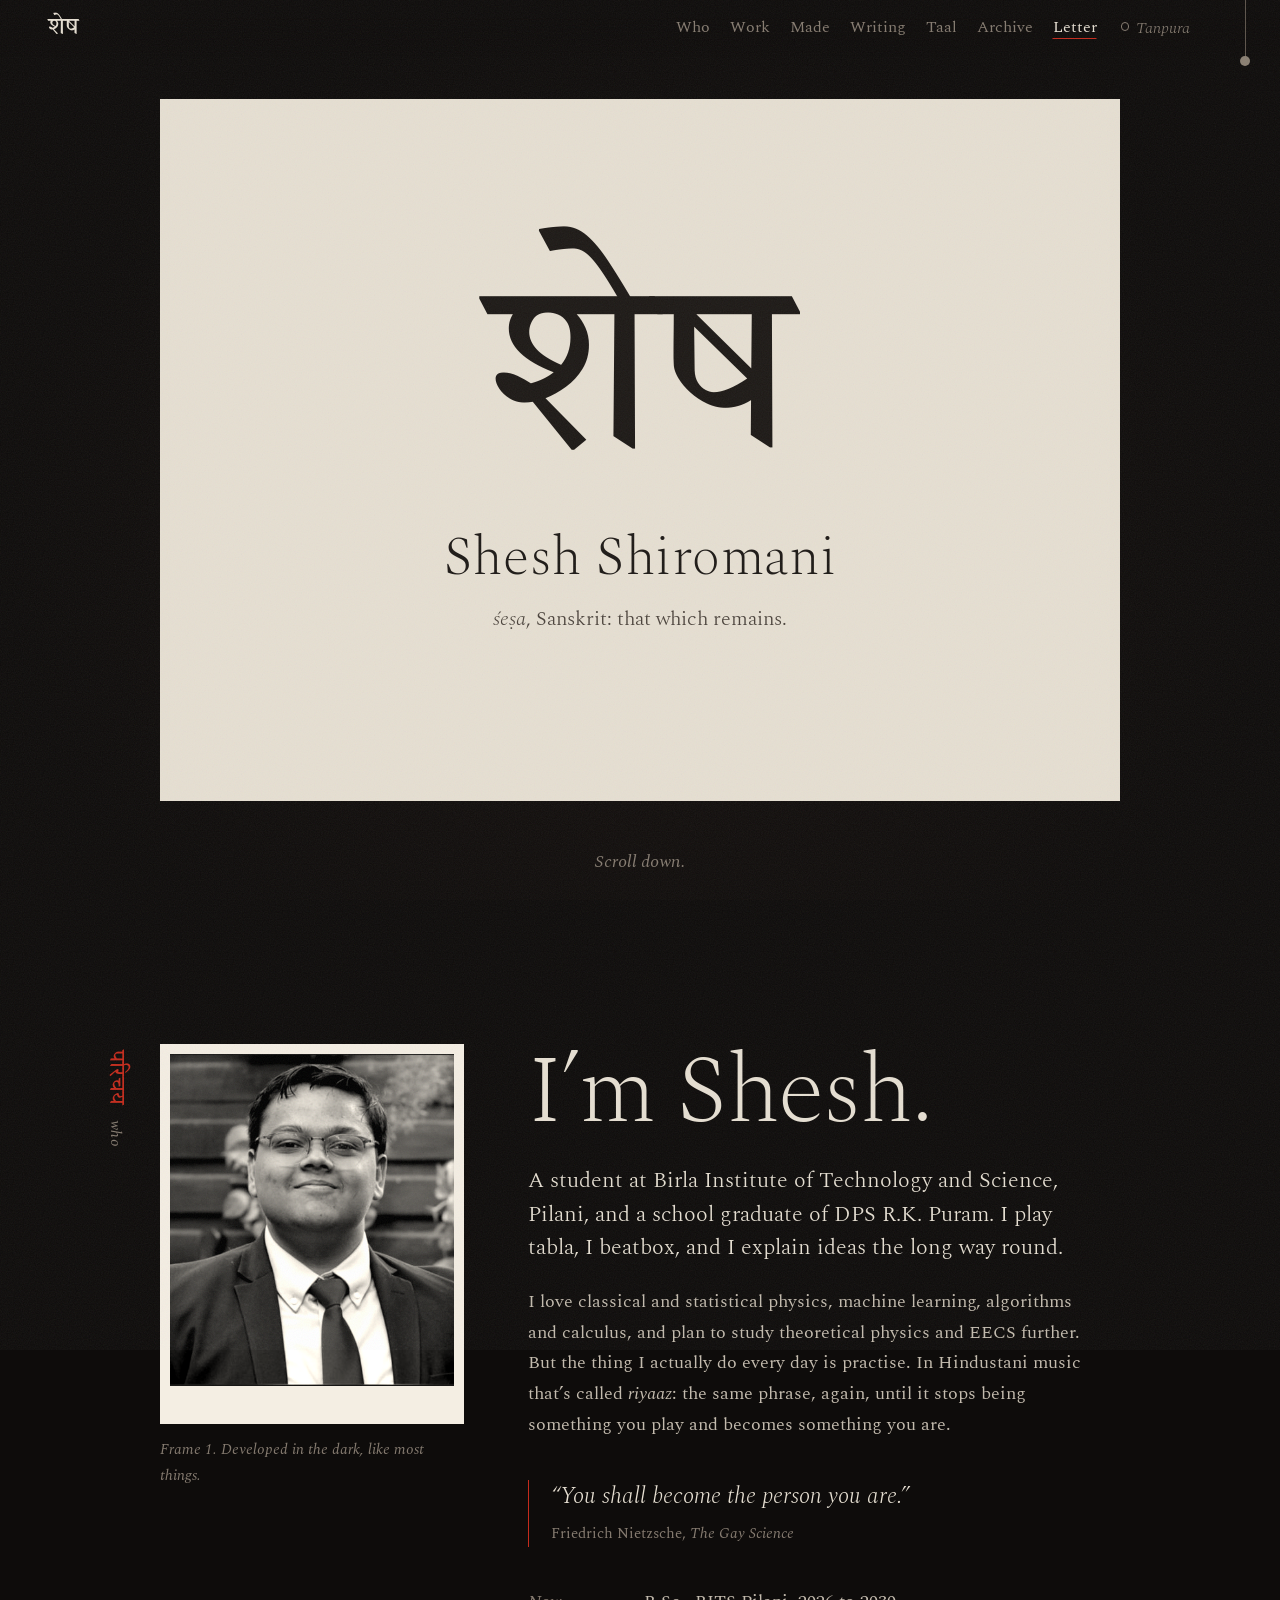
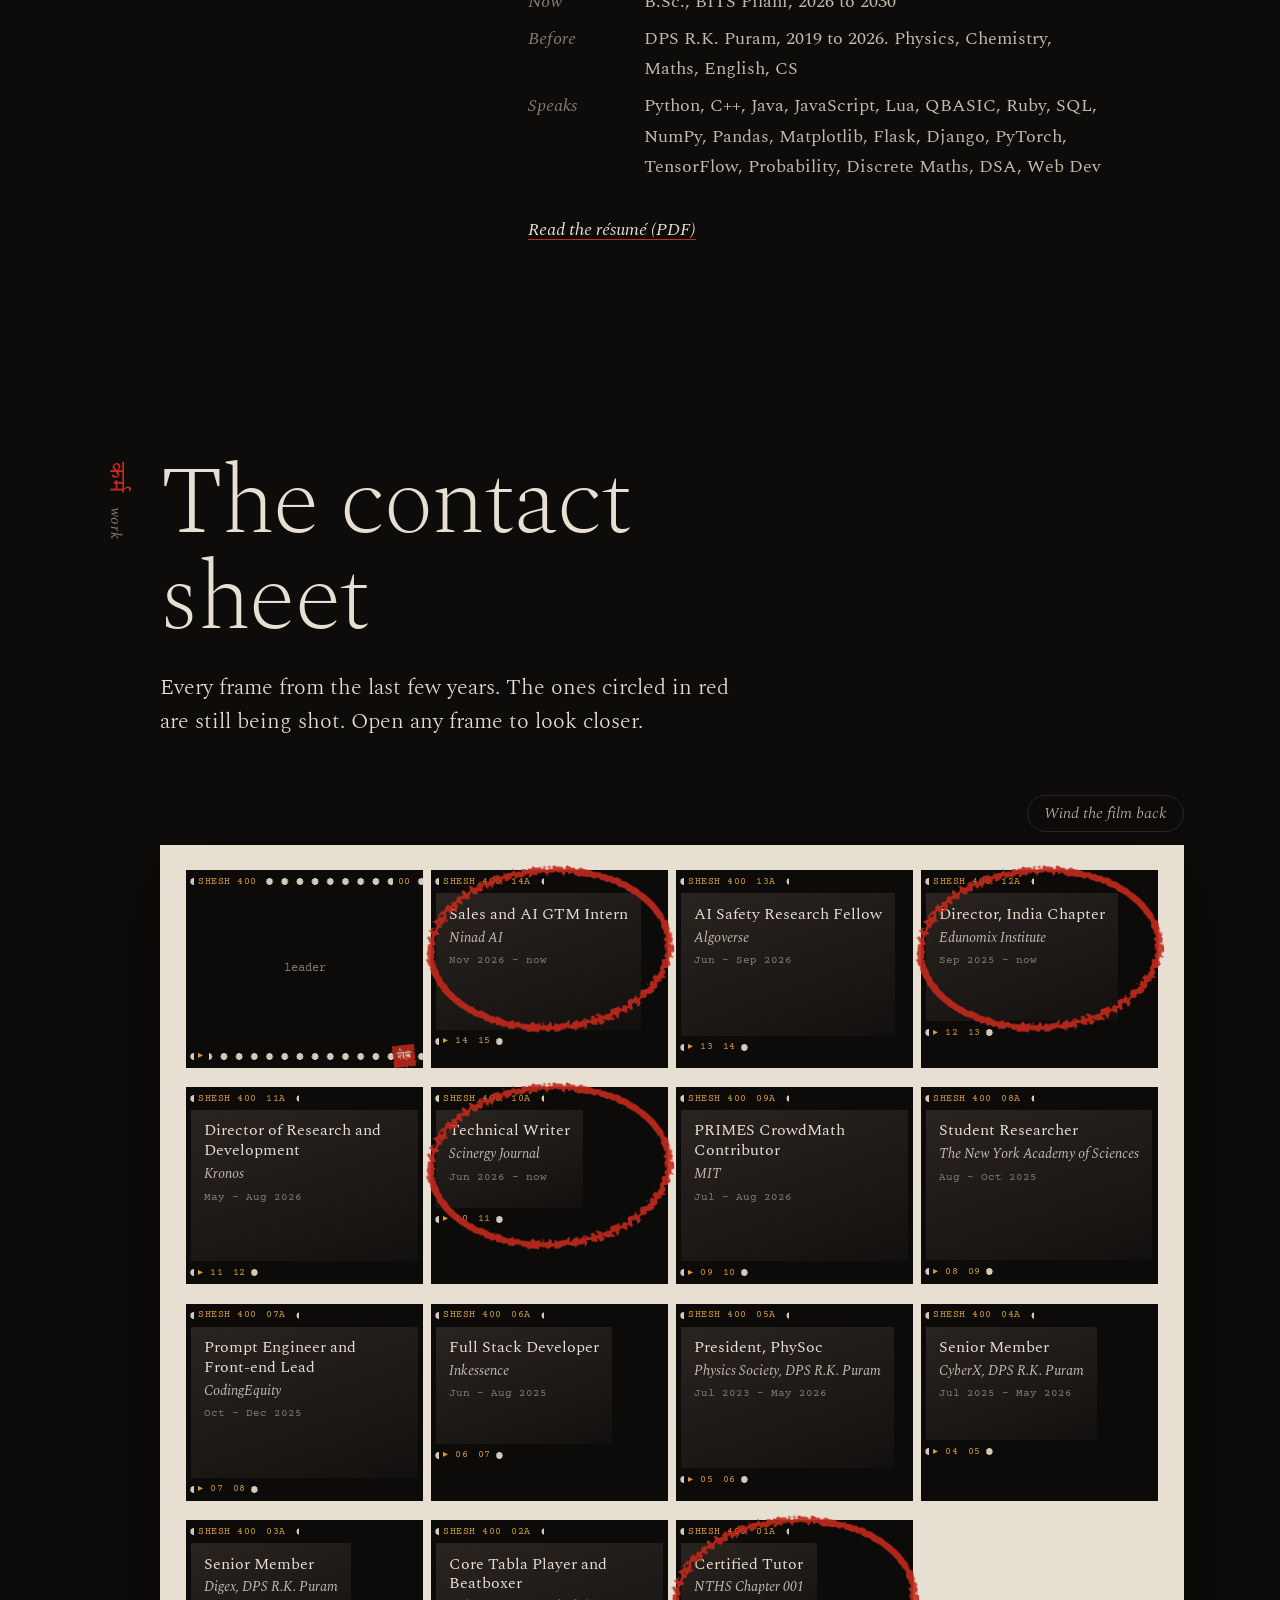
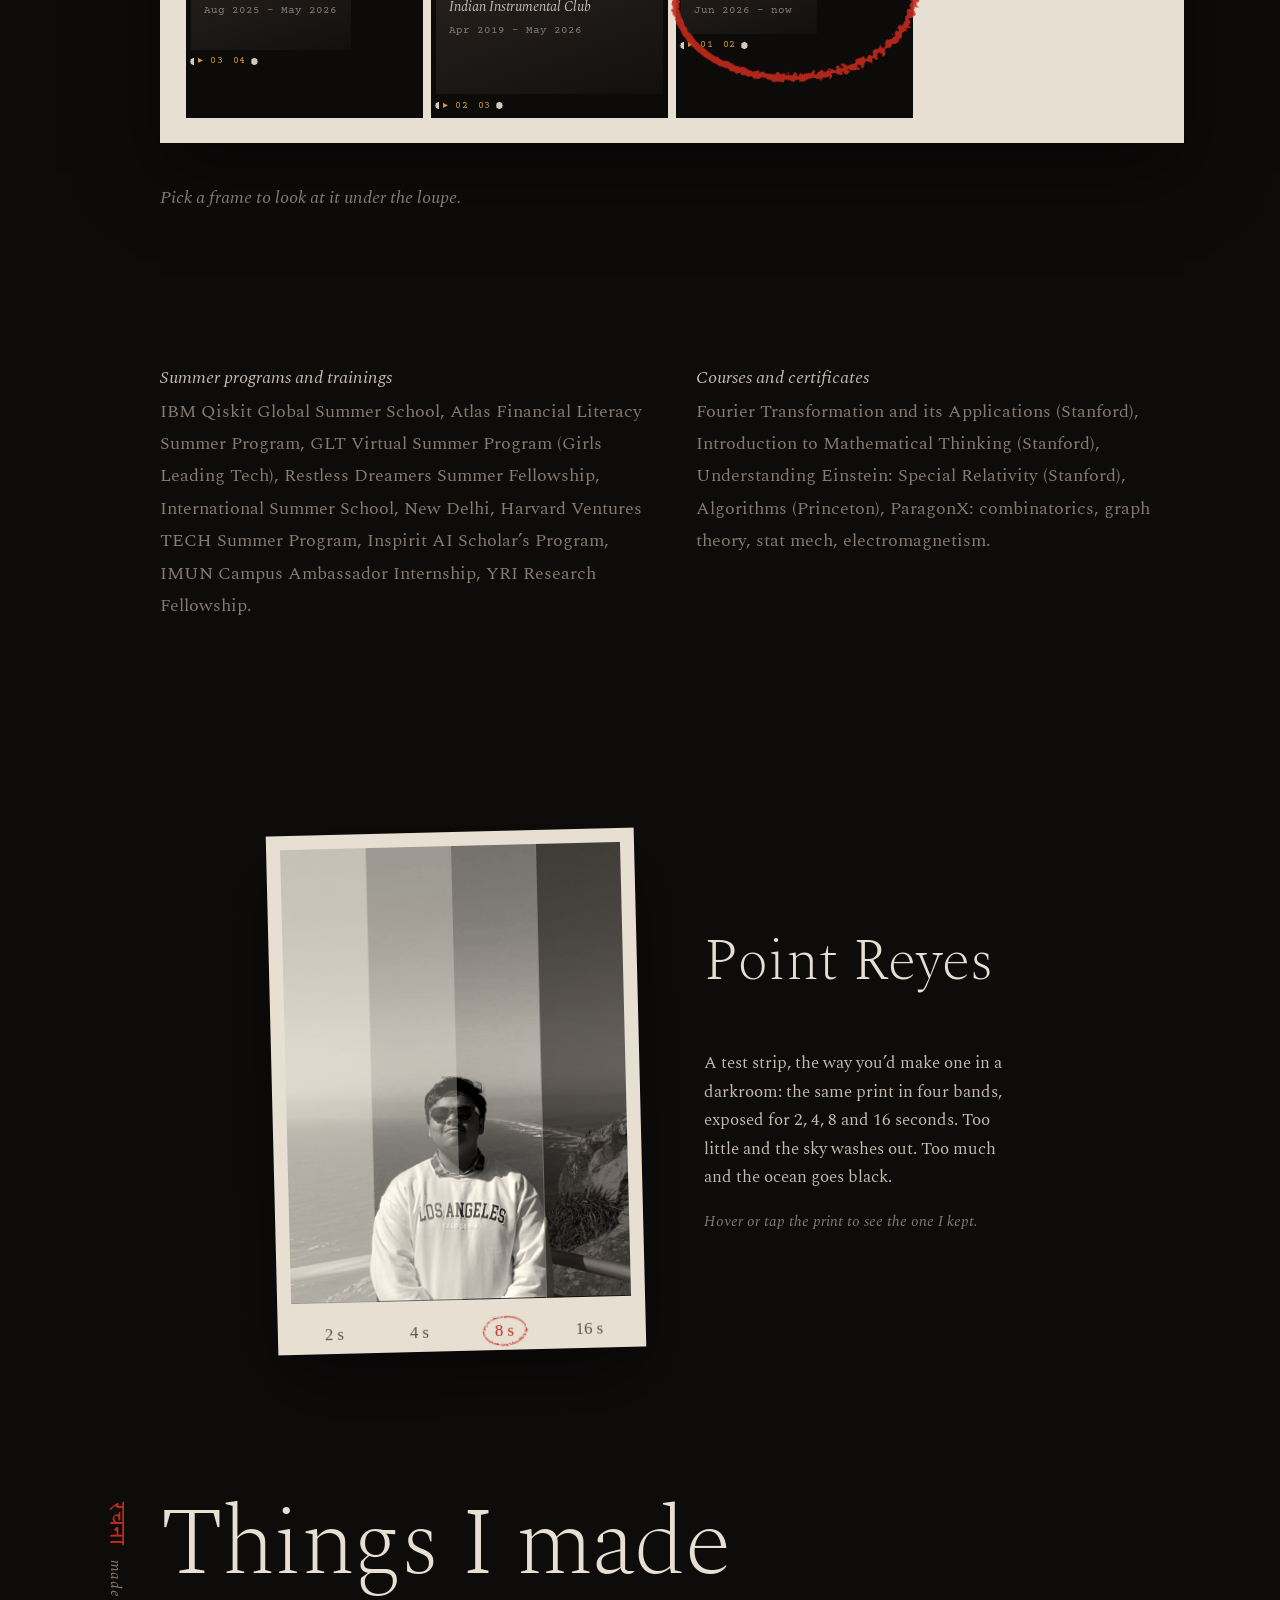
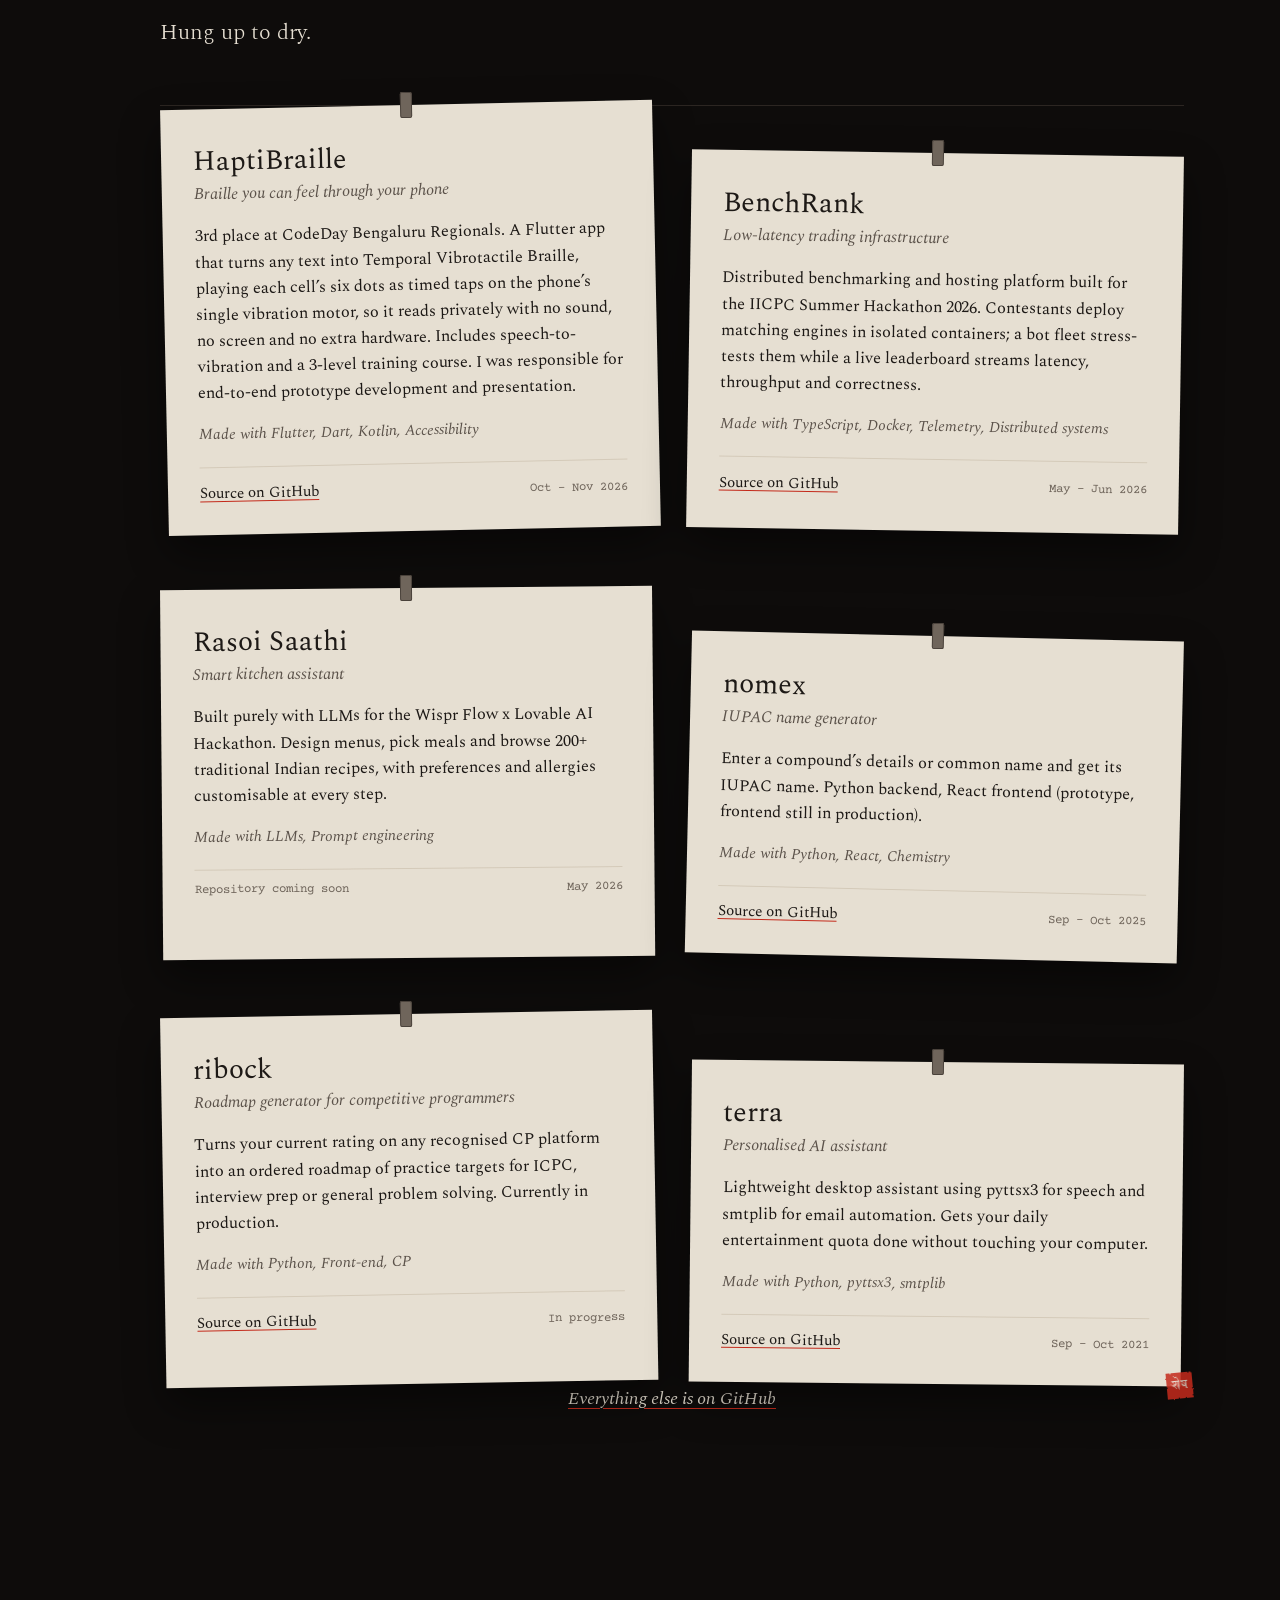
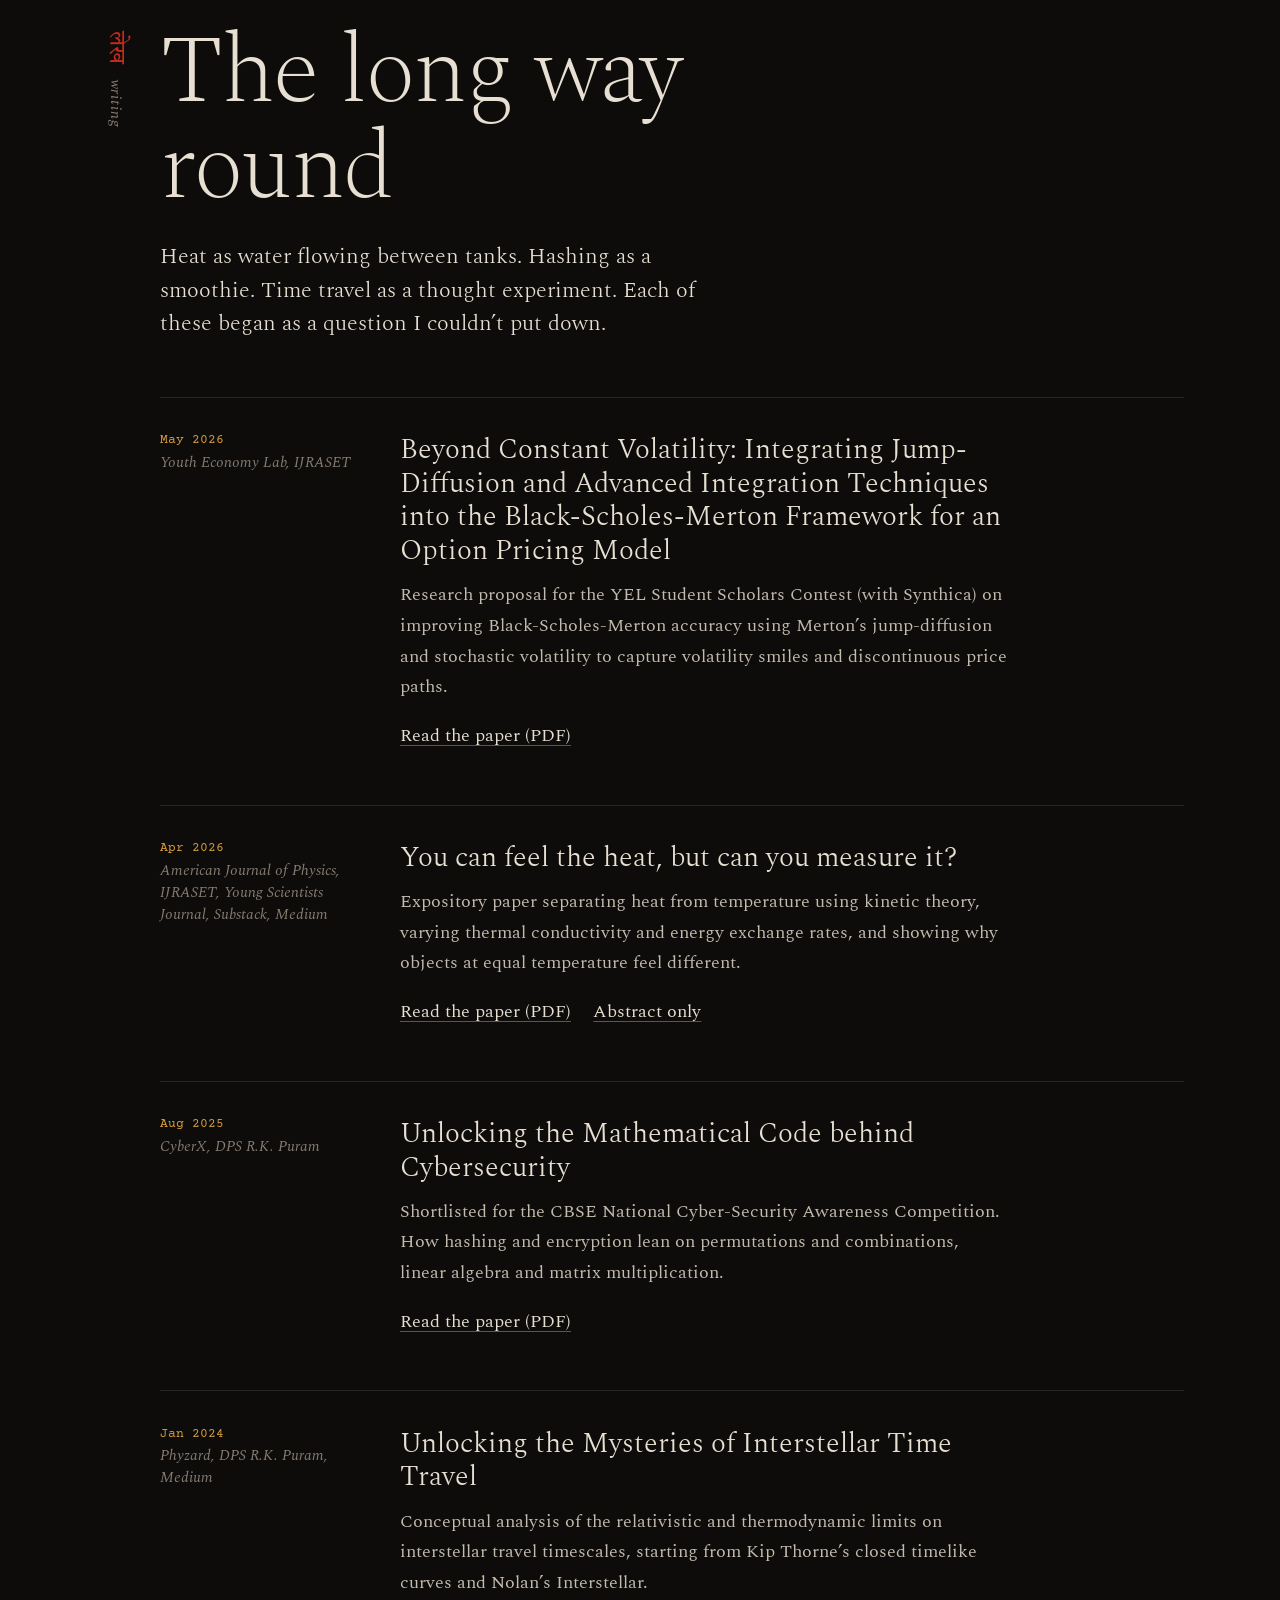
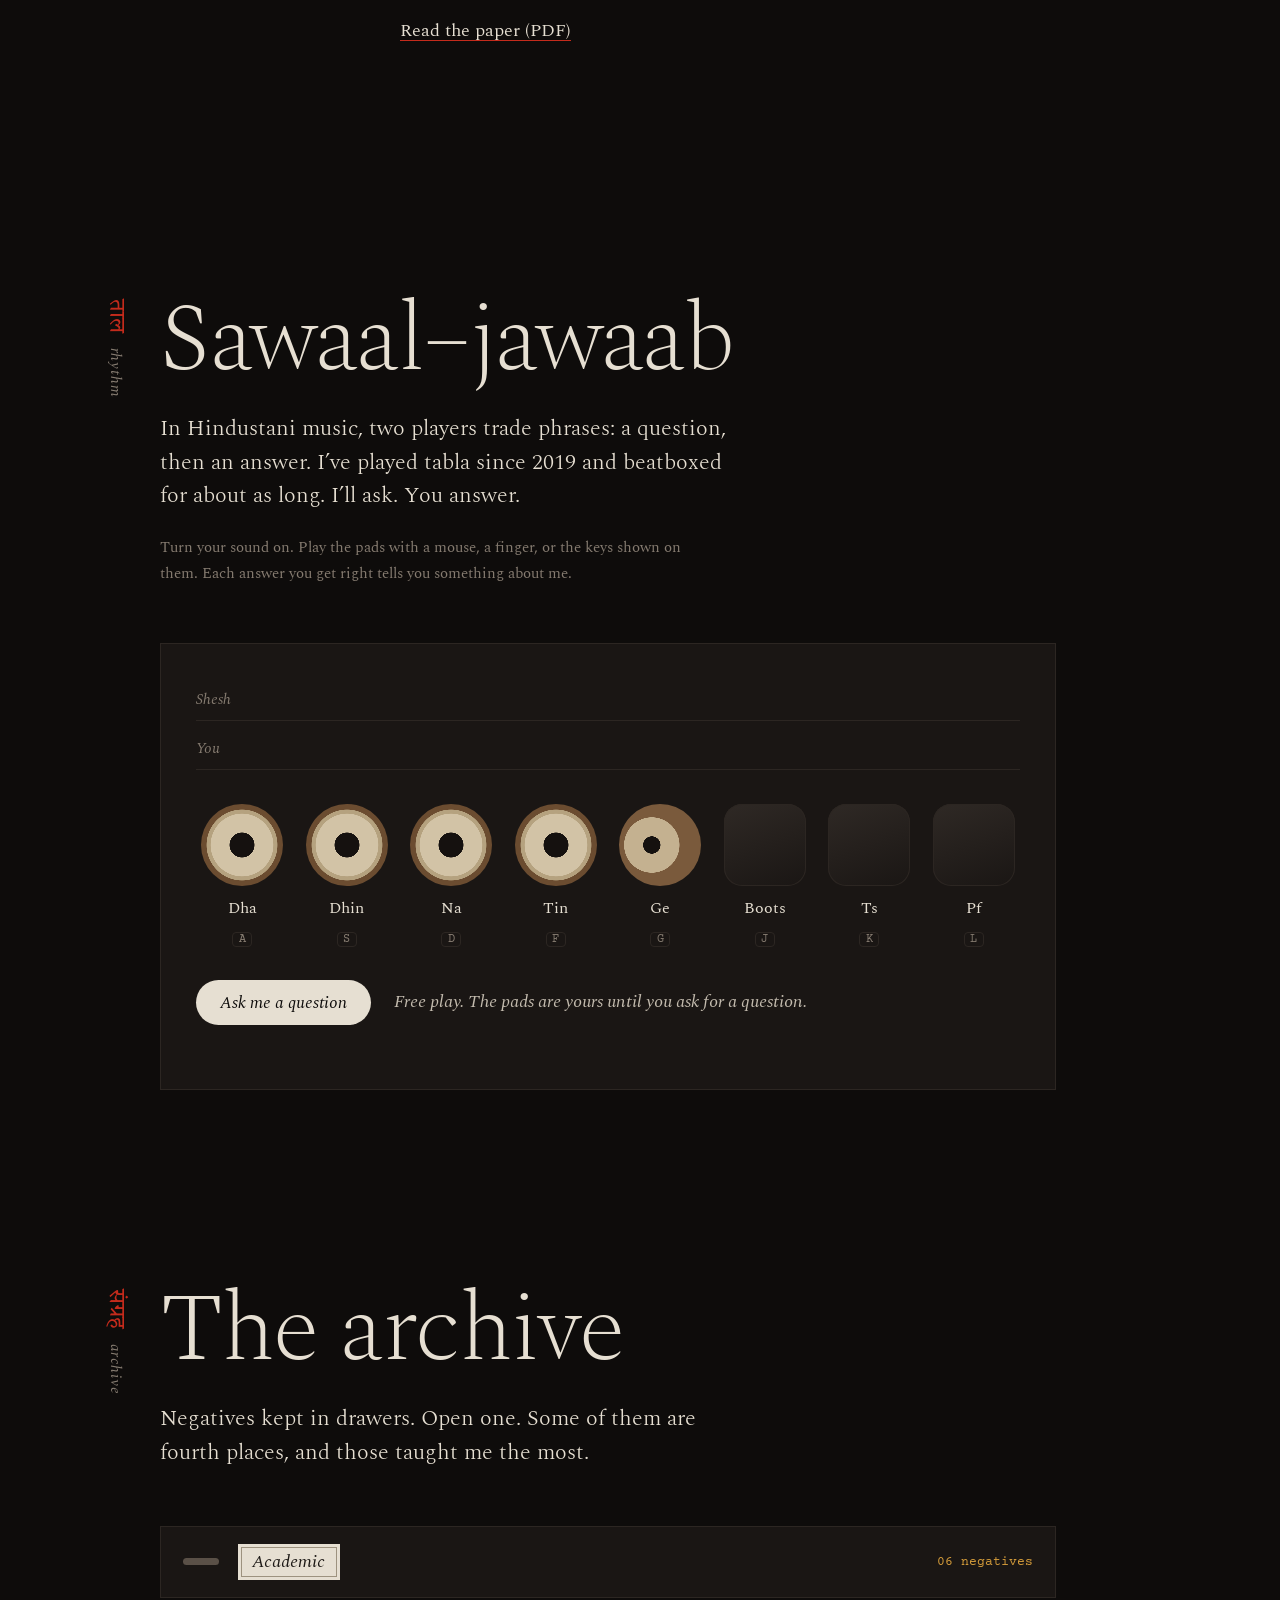
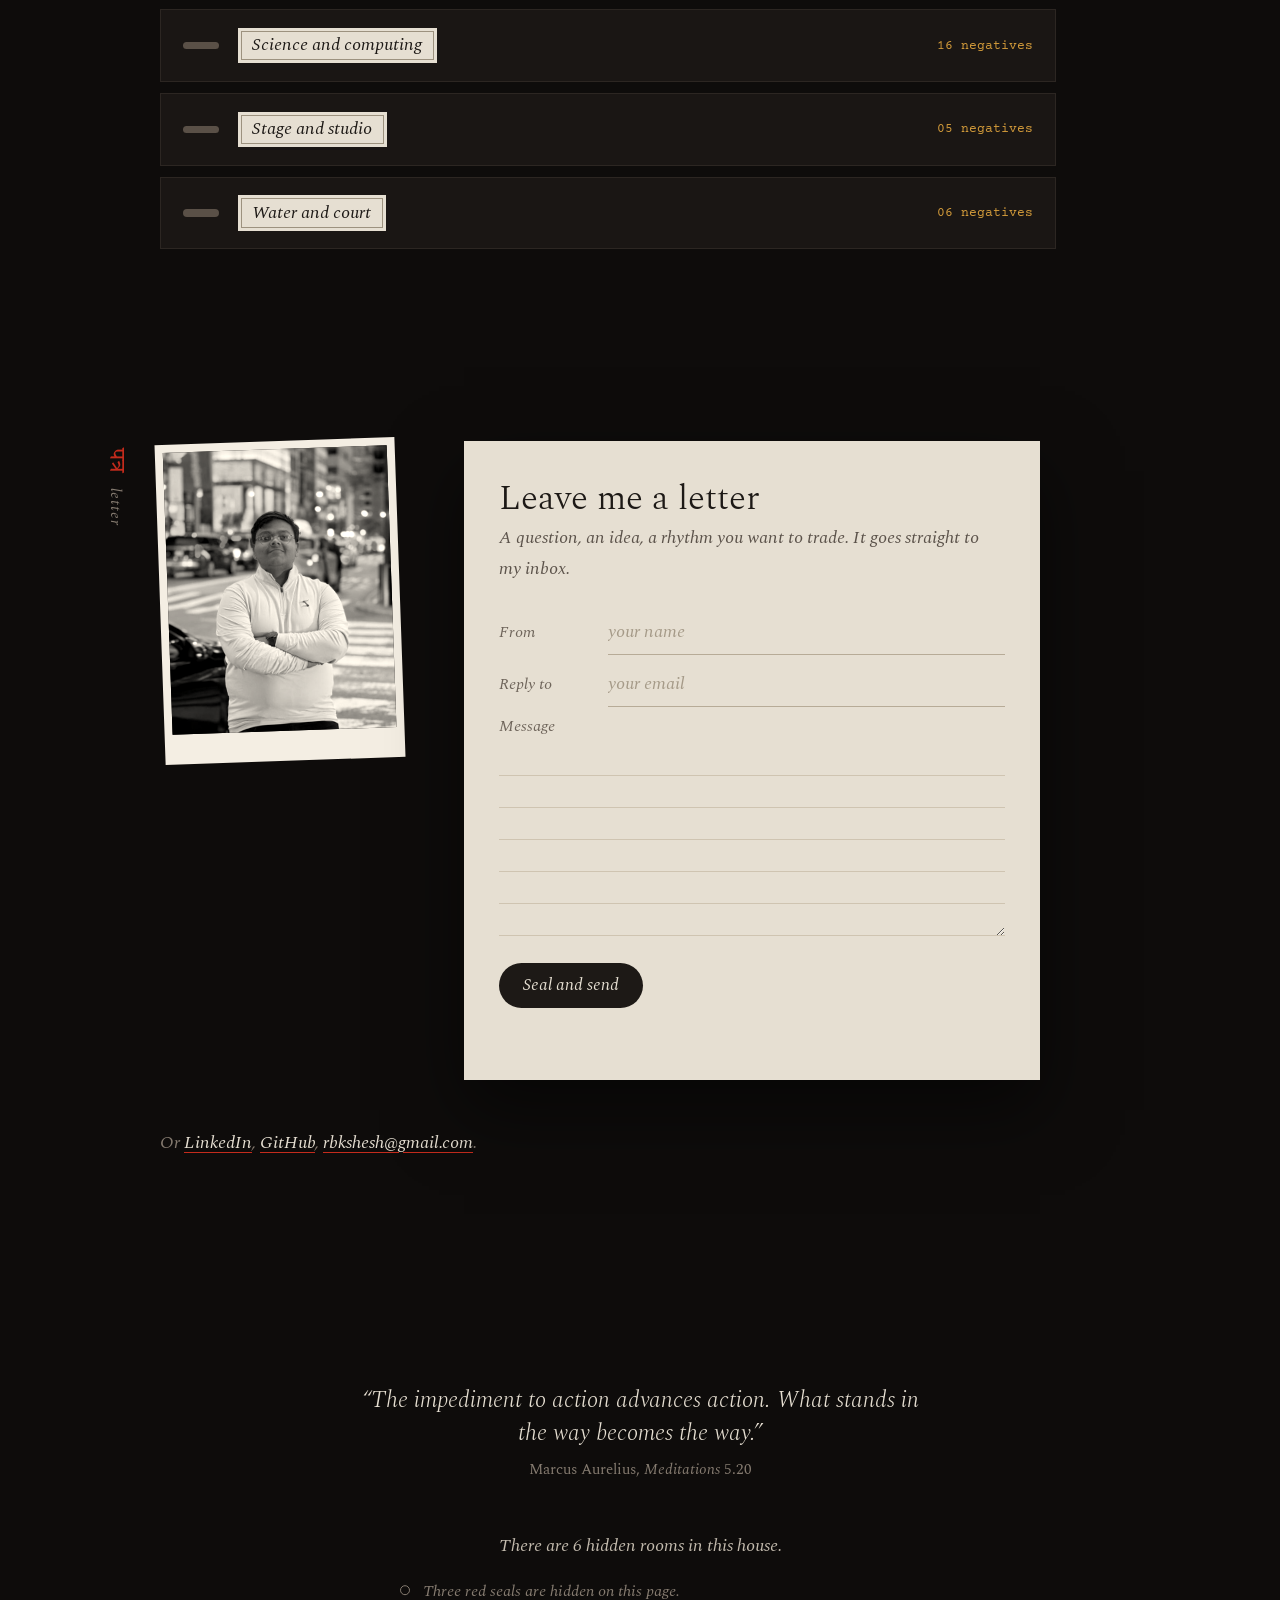
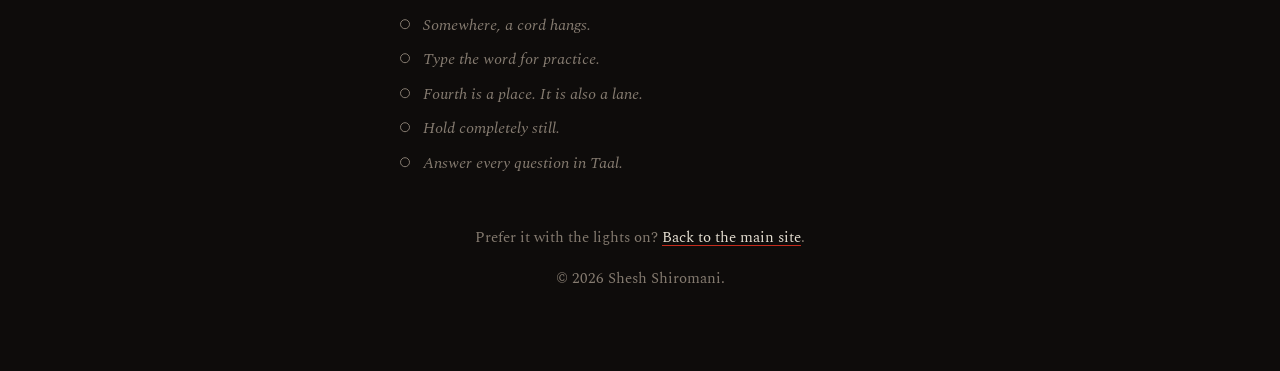
==== commit f6a637b1: "Darkroom: show the Point Reyes photo as a test-strip print The 560x748 portrait was stretched full-b" ====
--- a/darkroom/index.html
+++ b/darkroom/index.html
@@ -95,9 +95,17 @@
   </div>
 </section>
 
-<figure class="plate develops">
-  <img src="../assets/img/cliff.jpg" alt="Shesh in sunglasses above the Pacific at Point Reyes" loading="lazy">
-  <figcaption>Point Reyes. Exposed for the sky, and the sky won.</figcaption>
+<figure class="plate">
+  <div class="strip" tabindex="0" aria-label="Test strip of the Point Reyes photo. Hover, focus or tap to see the final print.">
+    <img src="../assets/img/cliff.jpg" alt="Shesh in sunglasses above the Pacific at Point Reyes" loading="lazy">
+    <span class="band b1" aria-hidden="true"><i>2 s</i></span><span class="band b2" aria-hidden="true"><i>4 s</i></span><span class="band b3" aria-hidden="true"><i>8 s</i></span><span class="band b4" aria-hidden="true"><i>16 s</i></span>
+    <span class="final" aria-hidden="true">8 s. Printed.</span>
+  </div>
+  <figcaption>
+    <p class="plate-title">Point Reyes</p>
+    <p>A test strip, the way you’d make one in a darkroom: the same print in four bands, exposed for 2, 4, 8 and 16 seconds. Too little and the sky washes out. Too much and the ocean goes black.</p>
+    <p class="plate-hint">Hover or tap the print to see the one I kept.</p>
+  </figcaption>
 </figure>
 
 <!-- ============ रचना / Made ============ -->
--- a/darkroom/style.css
+++ b/darkroom/style.css
@@ -142,10 +142,27 @@
 .also h3{font-size:1.1rem;font-style:italic;color:var(--silver)}
 .also p{color:var(--dim);line-height:1.8}
 
-/* full bleed plate */
-.plate{margin:7rem calc(-1 * clamp(1.25rem,5vw,4rem)) 0;position:relative}
-.plate img{width:100%;height:min(88vh,52rem);object-fit:cover;object-position:center 62%}
-.plate figcaption{max-width:68rem;margin:.9rem auto 0;padding:0 clamp(1.25rem,5vw,4rem)}
+/* the test strip: one print, shown near its true size */
+.plate{max-width:60rem;margin:9rem auto 0;display:grid;grid-template-columns:minmax(0,23rem) minmax(0,19rem);gap:4rem;align-items:center;justify-content:center}
+.strip{--m:14px;position:relative;background:var(--paper);padding:var(--m) var(--m) 3.2rem;box-shadow:0 30px 70px rgba(0,0,0,.55);transform:rotate(-1.4deg);transition:transform .6s cubic-bezier(.3,1.4,.5,1);cursor:pointer;outline-offset:6px}
+.strip img{width:100%;aspect-ratio:560/748;object-fit:cover}
+.band{position:absolute;top:var(--m);bottom:3.2rem;width:calc((100% - 2 * var(--m)) / 4);transition:opacity .9s ease}
+.band.b1{left:var(--m);background:rgba(246,240,228,.62)}
+.band.b2{left:calc(var(--m) + (100% - 2 * var(--m)) / 4);background:rgba(246,240,228,.3)}
+.band.b3{left:calc(var(--m) + (100% - 2 * var(--m)) / 2)}
+.band.b4{left:calc(var(--m) + (100% - 2 * var(--m)) * .75);background:rgba(10,7,5,.5)}
+.band + .band{box-shadow:inset 1px 0 0 rgba(230,223,210,.35)}
+.band i{position:absolute;left:0;right:0;bottom:-2.6rem;text-align:center;font:400 1.05rem "Kalam",cursive;color:#5b524a;font-style:normal;transition:opacity .9s}
+.band.b3 i{color:var(--safe)}
+.band.b3 i::after{content:"";position:absolute;left:50%;top:50%;width:2.6rem;height:1.7rem;transform:translate(-50%,-50%) rotate(-4deg);border:1.5px solid var(--safe);border-radius:50%;filter:url(#pencil)}
+.final{position:absolute;left:0;right:0;bottom:.85rem;text-align:center;font:400 1.05rem "Kalam",cursive;color:var(--safe);opacity:0;transition:opacity .9s .2s}
+.strip:hover,.strip:focus-visible,.strip.kept{transform:rotate(0)}
+.strip:hover .band,.strip:focus-visible .band,.strip.kept .band{opacity:0}
+.strip:hover .final,.strip:focus-visible .final,.strip.kept .final{opacity:1}
+.plate figcaption{margin:0;font-style:normal;color:var(--silver);font-size:1.05rem}
+.plate figcaption p{margin:0 0 1em}
+.plate-title{font-weight:200;font-size:clamp(2.4rem,5vw,3.6rem);line-height:1;color:var(--paper)}
+.plate-hint{font-style:italic;color:var(--dim);font-size:.95rem}
 
 /* ───────── Prints on the line ───────── */
 .line{height:1px;background:var(--line);max-width:64rem;margin:0 0 -1px}
@@ -264,6 +281,8 @@
   .vert{position:static;writing-mode:horizontal-tb;margin-bottom:1.2rem}
   .vert span{margin:0 .6rem 0 0}
   .who,.letter-wrap{grid-template-columns:1fr;gap:2.5rem}
+  .plate{grid-template-columns:1fr;gap:2.5rem;margin-top:6rem}
+  .strip{max-width:20rem;margin:0 auto}
   .who .photo{position:static;max-width:15rem}
   .small-photo{max-width:12rem}
   .prints{grid-template-columns:1fr;gap:3rem}
